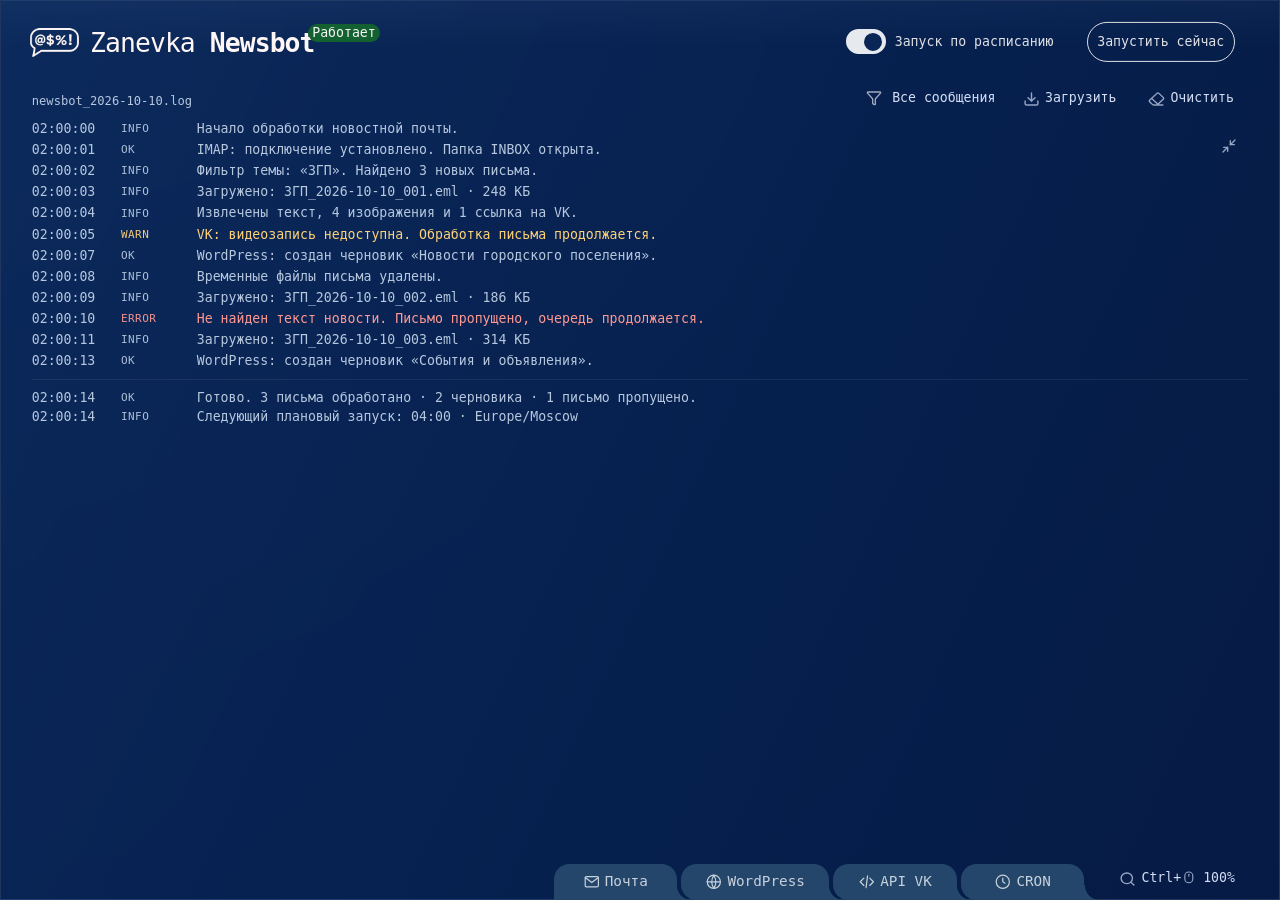
==== webui/index.html @ 35827c79 "Add existing WebUI mockup under webui/" ====
<!DOCTYPE html>
<html lang="ru"><head>
<meta http-equiv="content-type" content="text/html; charset=UTF-8">
  <meta charset="utf-8">
  <meta name="viewport" content="width=device-width, initial-scale=1">
  <meta name="theme-color" content="#071f4e">
  <meta name="description" content="Интерактивный макет Zanevka Newsbot: журнал обработки и настройки почты, WordPress, VK и расписания.">
  <title>Newsbot</title>
  <link rel="icon" type="image/svg+xml" href="index_files/favicon.svg" sizes="any">
<link rel="stylesheet" href="index_files/style.css">
<link rel="stylesheet" href="index_files/style_log_fades.css">
<link rel="stylesheet" href="index_files/switch_style.css">
<link rel="stylesheet" href="index_files/log_controls_colors.css">
<link rel="stylesheet" href="index_files/settings_window.css">
<link rel="stylesheet" href="index_files/themes.css">
</head>
<body>
  <svg class="icon-library" aria-hidden="true" xmlns="http://www.w3.org/2000/svg">
    <symbol id="i-terminal" viewBox="0 0 24 24"><path d="m4 6 5 5-5 5M12 18h8"></path></symbol>
    <symbol id="i-pause" viewBox="0 0 24 24"><path d="M8 6v12M16 6v12"></path></symbol>
    <symbol id="i-play" viewBox="0 0 24 24"><path d="m8 5 11 7-11 7Z"></path></symbol>
    <symbol id="i-eraser" viewBox="0 0 24 24"><path d="M21 21H8a2 2 0 0 1-1.42-.587l-3.994-3.999a2 2 0 0 1 0-2.828l10-10a2 2 0 0 1 2.829 0l5.999 6a2 2 0 0 1 0 2.828L12.834 21"></path><path d="m5.082 11.09 8.828 8.828"></path></symbol>
    <symbol id="i-panel-close" viewBox="0 0 24 24"><rect width="18" height="18" x="3" y="3" rx="2"></rect><path d="M3 15h18m12-7-3 3-3-3"></path></symbol>
    <symbol id="i-panel-open" viewBox="0 0 24 24"><rect width="18" height="18" x="3" y="3" rx="2"></rect><path d="M3 15h18m-6-4-3-3-3 3"></path></symbol>
    <symbol id="i-mail" viewBox="0 0 24 24"><rect x="3" y="5" width="18" height="14" rx="2"></rect><path d="m3 6 9 7 9-7"></path></symbol>
    <symbol id="i-globe" viewBox="0 0 24 24"><circle cx="12" cy="12" r="9"></circle><path d="M3 12h18M12 3a17 17 0 0 1 0 18 17 17 0 0 1 0-18"></path></symbol>
    <symbol id="i-code" viewBox="0 0 24 24"><path d="m8 7-5 5 5 5m8-10 5 5-5 5m-3-13-2 16"></path></symbol>
    <symbol id="i-clock" viewBox="0 0 24 24"><circle cx="12" cy="12" r="9"></circle><path d="M12 7v5l3 2"></path></symbol>
    <symbol id="i-log" viewBox="0 0 24 24"><path d="M8 4H5a1 1 0 0 0-1 1v14a1 1 0 0 0 1 1h14a1 1 0 0 0 1-1V5a1 1 0 0 0-1-1h-3M9 4h6v3H9ZM8 12h8M8 16h5"></path></symbol>
    <symbol id="i-sliders" viewBox="0 0 24 24"><path d="M4 7h5m4 0h7M4 17h9m4 0h3M9 4v6m4 4v6M9 7h4m0 10h4"></path></symbol>
    <symbol id="i-shield" viewBox="0 0 24 24"><path d="m12 3 8 3v6c0 5-8 9-8 9s-8-4-8-9V6Zm-4 9 3 3 5-6"></path></symbol>
    <symbol id="i-eye" viewBox="0 0 24 24"><path d="M2 12s4-7 10-7 10 7 10 7-4 7-10 7S2 12 2 12Z"></path><circle cx="12" cy="12" r="3"></circle></symbol>
    <symbol id="i-save" viewBox="0 0 24 24"><path d="M19 21H5a2 2 0 0 1-2-2V5a2 2 0 0 1 2-2h12l4 4v12a2 2 0 0 1-2 2ZM7 3v6h10V3M7 21v-8h10v8"></path></symbol>
    <symbol id="i-folder" viewBox="0 0 24 24"><path d="M3 7V5a2 2 0 0 1 2-2h5l2 3h7a2 2 0 0 1 2 2v10a2 2 0 0 1-2 2H5a2 2 0 0 1-2-2Z"></path></symbol>
  </svg>

  <main class="app panel-collapsed" id="app">
    <header class="app-header">
      <div class="header-primary">
        <div class="identity">
          <img class="brand-mark" src="index_files/newsbot-logo.svg" alt="" aria-hidden="true">
          <h1>Zanevka <strong>Newsbot</strong><button type="button" id="theme-easter-egg" class="theme-easter-egg" aria-label="Сменить цветовую тему" title=""></button></h1>
          <div class="status-controls">
            <span class="running-status" id="running-status" data-state="running" role="status" aria-live="polite" title="Автоматические запуски разрешены"><button type="button" class="status-image" id="status-image" tabindex="-1"><span id="status-text">Работает</span></button></span>
          </div>
        </div>
        <div class="run-controls">
          <button type="button" class="schedule-toggle" id="schedule-toggle" role="switch" aria-checked="true" aria-label="Запуск по расписанию"><span class="schedule-switch" aria-hidden="true"></span><span>Запуск по расписанию</span></button>
          <button type="button" class="run-button" id="run-now" aria-busy="false">Запустить сейчас</button>
        </div>
      </div>
    </header>

    <section class="terminal" aria-label="Журнал работы Newsbot">
      <div class="log-output" id="log-output">
        <div class="log-toolbar">
			<label class="log-filter-control">
			<img src="index_files/funnel.svg" alt="">
				<div class="log-filter-wrap">
				  <select class="log-filter-native" id="log-filter" aria-label="Фильтр сообщений">
					<option value="all" selected="selected">Все сообщения</option>
					<option value="warning">Предупреждения</option>
					<option value="error">Ошибки</option>
				  </select>

				  <button type="button" class="log-filter-button" id="log-filter-button" aria-haspopup="listbox" aria-expanded="false" aria-controls="log-filter-menu">
					<span class="log-filter-button-label">Все сообщения</span>
				  </button>

				  <div class="log-filter-menu" id="log-filter-menu" role="listbox" aria-label="Фильтр сообщений" hidden="">
					<button type="button" class="log-filter-option is-selected" role="option" data-value="all" aria-selected="true">Все сообщения</button>
					<button type="button" class="log-filter-option" role="option" data-value="warning" aria-selected="false">Предупреждения</button>
					<button type="button" class="log-filter-option" role="option" data-value="error" aria-selected="false">Ошибки</button>
				  </div>
				</div>
			
		  </label><button type="button" class="log-control" id="download-log">
				<img src="index_files/download.svg" alt="">
				<span>Загрузить</span>
			</button>
			<button type="button" class="log-control" id="clear-log">
				<img src="index_files/eraser.svg" alt="">
				<span>Очистить</span>
			</button>
			
		</div>
        <button type="button" class="log-control log-panel-toggle" id="toggle-panel" aria-label="Показать настройки" title="Показать настройки" aria-expanded="false" aria-controls="settings-drawer" style="margin-top: -8px;"><img id="panel-icon" src="index_files/minimize-2.svg" alt=""></button>
        <div class="log-records" id="log-records" tabindex="0" role="log" aria-label="Записи журнала" aria-live="off"><div class="log-session"><span class="file-name">newsbot_2026-10-10.log</span><span class="session-line"></span></div><div class="log-row info"><span class="time">02:00:00</span><span class="level">INFO</span><span class="message">Начало обработки новостной почты.</span></div><div class="log-row success"><span class="time">02:00:01</span><span class="level">OK</span><span class="message">IMAP: подключение установлено. Папка INBOX открыта.</span></div><div class="log-row info"><span class="time">02:00:02</span><span class="level">INFO</span><span class="message">Фильтр темы: «ЗГП». Найдено 3 новых письма.</span></div><div class="log-row info"><span class="time">02:00:03</span><span class="level">INFO</span><span class="message">Загружено: ЗГП_2026-10-10_001.eml · 248 КБ</span></div><div class="log-row info"><span class="time">02:00:04</span><span class="level">INFO</span><span class="message">Извлечены текст, 4 изображения и 1 ссылка на VK.</span></div><div class="log-row warning"><span class="time">02:00:05</span><span class="level">WARN</span><span class="message">VK: видеозапись недоступна. Обработка письма продолжается.</span></div><div class="log-row success"><span class="time">02:00:07</span><span class="level">OK</span><span class="message">WordPress: создан черновик «Новости городского поселения».</span></div><div class="log-row muted"><span class="time">02:00:08</span><span class="level">INFO</span><span class="message">Временные файлы письма удалены.</span></div><div class="log-row info"><span class="time">02:00:09</span><span class="level">INFO</span><span class="message">Загружено: ЗГП_2026-10-10_002.eml · 186 КБ</span></div><div class="log-row error"><span class="time">02:00:10</span><span class="level">ERROR</span><span class="message">Не найден текст новости. Письмо пропущено, очередь продолжается.</span></div><div class="log-row info"><span class="time">02:00:11</span><span class="level">INFO</span><span class="message">Загружено: ЗГП_2026-10-10_003.eml · 314 КБ</span></div><div class="log-row success"><span class="time">02:00:13</span><span class="level">OK</span><span class="message">WordPress: создан черновик «События и объявления».</span></div><div class="log-row success emphasis"><span class="time">02:00:14</span><span class="level">OK</span><span class="message">Готово. 3 письма обработано · 2 черновика · 1 письмо пропущено.</span></div><div class="log-row muted"><span class="time">02:00:14</span><span class="level">INFO</span><span class="message">Следующий плановый запуск: 04:00 · Europe/Moscow</span></div><div class="log-session"><span class="file-name">newsbot_2026-10-14.log</span><span class="session-line"></span></div><div class="log-row info"><span class="time">17:35:27</span><span class="level">INFO</span><span class="message">[UI] Загружено из этого браузера</span></div><div class="log-row info"><span class="time">17:35:29</span><span class="level">INFO</span><span class="message">[UI] Панель настроек открыта.</span></div><div class="log-row info"><span class="time">17:35:29</span><span class="level">INFO</span><span class="message">[UI] Открыта вкладка «CRON».</span></div><div class="log-row info"><span class="time">17:35:31</span><span class="level">INFO</span><span class="message">[UI] Панель настроек свёрнута.</span></div><div class="log-row info"><span class="time">17:36:13</span><span class="level">INFO</span><span class="message">[UI] Запрошен тестовый прогон main.py.</span></div><div class="log-row info"><span class="time">17:36:14</span><span class="level">INFO</span><span class="message">main.py: Начало обработки новостной почты.</span></div><div class="log-row success"><span class="time">17:36:14</span><span class="level">OK</span><span class="message">IMAP: подключение установлено. Папка INBOX открыта.</span></div><div class="log-row info"><span class="time">17:36:15</span><span class="level">INFO</span><span class="message">Фильтр темы: «ЗГП». Найдено 3 новых письма.</span></div><div class="log-row info"><span class="time">17:36:16</span><span class="level">INFO</span><span class="message">Загружено: ЗГП_2026-10-10_001.eml · 248 КБ</span></div><div class="log-row info"><span class="time">17:36:16</span><span class="level">INFO</span><span class="message">Извлечены текст, 4 изображения и 1 ссылка на VK.</span></div><div class="log-row warning"><span class="time">17:36:17</span><span class="level">WARN</span><span class="message">VK: видеозапись недоступна. Обработка письма продолжается.</span></div><div class="log-row success"><span class="time">17:36:18</span><span class="level">OK</span><span class="message">WordPress: создан черновик «Новости городского поселения».</span></div><div class="log-row muted"><span class="time">17:36:18</span><span class="level">INFO</span><span class="message">Временные файлы письма удалены.</span></div><div class="log-row info"><span class="time">17:36:19</span><span class="level">INFO</span><span class="message">Загружено: ЗГП_2026-10-10_002.eml · 186 КБ</span></div><div class="log-row error"><span class="time">17:36:20</span><span class="level">ERROR</span><span class="message">Не найден текст новости. Письмо пропущено, очередь продолжается.</span></div><div class="log-row info"><span class="time">17:36:20</span><span class="level">INFO</span><span class="message">Загружено: ЗГП_2026-10-10_003.eml · 314 КБ</span></div><div class="log-row success"><span class="time">17:36:21</span><span class="level">OK</span><span class="message">WordPress: создан черновик «События и объявления».</span></div><div class="log-row success emphasis"><span class="time">17:36:22</span><span class="level">OK</span><span class="message">Готово. 3 письма обработано · 2 черновика · 1 письмо пропущено.</span></div><div class="log-row success"><span class="time">17:36:22</span><span class="level">OK</span><span class="message">[UI] Тестовый прогон main.py завершён. Код выхода: 0.</span></div><div class="log-row info"><span class="time">17:36:54</span><span class="level">INFO</span><span class="message">[UI] Панель настроек открыта.</span></div><div class="log-row info"><span class="time">17:36:54</span><span class="level">INFO</span><span class="message">[UI] Открыта вкладка «Почта».</span></div><div class="log-row info"><span class="time">17:36:55</span><span class="level">INFO</span><span class="message">[UI] Открыта вкладка «WordPress».</span></div><div class="log-row info"><span class="time">17:36:56</span><span class="level">INFO</span><span class="message">[UI] Открыта вкладка «API VK».</span></div><div class="log-row info"><span class="time">17:36:56</span><span class="level">INFO</span><span class="message">[UI] Открыта вкладка «Почта».</span></div><div class="log-row info"><span class="time">17:36:58</span><span class="level">INFO</span><span class="message">[UI] Панель настроек свёрнута.</span></div><div class="log-row info"><span class="time">17:36:59</span><span class="level">INFO</span><span class="message">[UI] Панель настроек открыта.</span></div><div class="log-row info"><span class="time">17:36:59</span><span class="level">INFO</span><span class="message">[UI] Открыта вкладка «WordPress».</span></div><div class="log-row info"><span class="time">17:37:00</span><span class="level">INFO</span><span class="message">[UI] Панель настроек свёрнута.</span></div><div class="log-row info"><span class="time">17:37:01</span><span class="level">INFO</span><span class="message">[UI] Панель настроек открыта.</span></div><div class="log-row info"><span class="time">17:37:01</span><span class="level">INFO</span><span class="message">[UI] Открыта вкладка «API VK».</span></div><div class="log-row info"><span class="time">17:37:02</span><span class="level">INFO</span><span class="message">[UI] Открыта вкладка «Почта».</span></div><div class="log-row info"><span class="time">17:37:03</span><span class="level">INFO</span><span class="message">[UI] Панель настроек свёрнута.</span></div></div>
        
      </div>
    </section>

  </main>

      <div class="log-bottom" role="group" aria-label="Управление логом">
        <button type="button" class="log-control log-scale" id="reset-log-scale" title="Сбросить масштаб до 100%. Ctrl + колесико мыши; Ctrl +/- и Ctrl+0 при фокусе в логе" aria-label="Сбросить масштаб текста лога до 100%">
		  <img src="index_files/search.svg" alt="">
		  <span>
			Ctrl+
			<img src="index_files/mouse.svg" alt="">
			<output id="log-scale" aria-label="Масштаб текста лога">100%</output>
		  </span>
		</button>
      </div>

    <section class="settings" id="settings" aria-label="Настройки Newsbot">
        <nav class="tabs" aria-label="Разделы настроек" role="tablist">
          <button type="button" class="tab" id="tab-mail" data-tab="mail" role="tab" aria-selected="false" aria-controls="panel-mail" tabindex="0"><svg aria-hidden="true"><use href="#i-mail"></use></svg>Почта</button>
          <button type="button" class="tab" id="tab-wordpress" data-tab="wordpress" role="tab" aria-selected="false" aria-controls="panel-wordpress" tabindex="-1"><svg aria-hidden="true"><use href="#i-globe"></use></svg>WordPress</button>
          <button type="button" class="tab" id="tab-vk" data-tab="vk" role="tab" aria-selected="false" aria-controls="panel-vk" tabindex="-1"><svg aria-hidden="true"><use href="#i-code"></use></svg>API VK</button>
          <button type="button" class="tab" id="tab-cron" data-tab="cron" role="tab" aria-selected="false" aria-controls="panel-cron" tabindex="-1"><svg aria-hidden="true"><use href="#i-clock"></use></svg>CRON</button>
        </nav>
      <div class="settings-drawer" id="settings-drawer" aria-hidden="true" inert="">
        <form class="settings-body" id="settings-form" novalidate="">
          <div class="settings-toolbar">
            <div class="settings-title"><h2 class="panel-heading" id="settings-heading">Входящая почта</h2><p class="panel-description" id="settings-description">Подключение к IMAP и правила отбора писем для публикации.</p></div>
            <div class="config-actions"><button type="button" class="text-button" id="reset-settings">По умолчанию</button><button type="submit" class="save-button" id="save-settings"><svg aria-hidden="true"><use href="#i-save"></use></svg><span>Сохранить настройки</span></button><button type="button" class="text-button" id="close-settings"><svg aria-hidden="true" viewBox="0 0 24 24"><path d="m6 6 12 12M18 6 6 18"></path></svg></button></div>
          </div>
          <div class="settings-scroll" id="settings-scroll" tabindex="0" role="region" aria-label="Поля настроек">
          <section role="tabpanel" id="panel-mail" aria-labelledby="tab-mail" aria-describedby="settings-description" data-heading="Входящая почта" data-description="Подключение к IMAP и правила отбора писем для публикации.">
            <div class="form-layout">
              <div class="field-group"><h3 class="group-title"><svg aria-hidden="true"><use href="#i-mail"></use></svg>Подключение</h3><div class="fields">
                <label class="field"><span class="field-label">Сервер <span class="field-key">IMAP_HOST</span></span><input name="IMAP_HOST" value="mail.example.org" required="" autocomplete="off" spellcheck="false"></label>
                <label class="field"><span class="field-label">Порт <span class="field-key">IMAP_PORT</span></span><input name="IMAP_PORT" type="number" value="882" min="1" max="65535" required=""></label>
                <label class="field"><span class="field-label">Логин <span class="field-key">IMAP_USERNAME</span></span><input name="IMAP_USERNAME" value="news@zanevkaorg.ru" required="" autocomplete="off" spellcheck="false"></label>
                <label class="field"><span class="field-label">Пароль <span class="field-key">IMAP_PASSWORD</span></span><span class="secret-wrap"><input name="IMAP_PASSWORD" type="password" placeholder="Пароль не задан" data-secret="true" autocomplete="new-password"><button type="button" class="secret-toggle" aria-label="Показать пароль" aria-pressed="false"><svg aria-hidden="true"><use href="#i-eye"></use></svg></button></span></label>
                <label class="field"><span class="field-label">Входящие <span class="field-key">IMAP_MAILBOX</span></span><input name="IMAP_MAILBOX" value="INBOX" required="" spellcheck="false"></label>
                <label class="field"><span class="field-label">Удалённые <span class="field-key">IMAP_TRASH</span></span><input name="IMAP_TRASH" value="Trash" spellcheck="false"></label>
                <label class="field wide"><span class="field-label">Содержит в теме <span class="field-key">IMAP_SUBJECT</span></span><input name="IMAP_SUBJECT" value="ЗГП" spellcheck="false"></label>
              </div></div>
              <div class="field-group"><h3 class="group-title"><svg aria-hidden="true"><use href="#i-sliders"></use></svg>Обработка писем</h3><div class="fields">
                <label class="field wide"><span class="field-label">Каталог писем <span class="field-key">IMAP_OUTPUT_DIR</span></span><input name="IMAP_OUTPUT_DIR" value="./downloaded_eml" required="" spellcheck="false"></label>
                <label class="field"><span class="field-label">Таймаут, сек. <span class="field-key">IMAP_TIMEOUT</span></span><input name="IMAP_TIMEOUT" type="number" value="120" min="1" max="3600" required=""></label>
                <label class="field"><span class="field-label">Попыток загрузки <span class="field-key">IMAP_RETRY_COUNT</span></span><input name="IMAP_RETRY_COUNT" type="number" value="3" min="1" max="20" required=""></label>
                <label class="field"><span class="field-label">Пауза, сек. <span class="field-key">IMAP_RETRY_DELAY</span></span><input name="IMAP_RETRY_DELAY" type="number" value="5" min="0" max="600" required=""></label>
              </div><p class="field-help">Каталог создаётся автоматически.<br>Пауза применяется между повторными попытками загрузки.</p></div>
            </div>
          </section>

          <section role="tabpanel" id="panel-wordpress" aria-labelledby="tab-wordpress" aria-describedby="settings-description" data-heading="Публикация в WordPress" data-description="Подключение к сайту и оформление подготовленных новостей." hidden="">
            <div class="form-layout">
              <div class="field-group"><h3 class="group-title"><svg aria-hidden="true"><use href="#i-globe"></use></svg>Подключение к сайту</h3><div class="fields">
                <label class="field wide"><span class="field-label">Адрес сайта <span class="field-key">WP_URL</span></span><input name="WP_URL" type="url" value="https://www.example.com" required="" spellcheck="false"></label>
                <label class="field"><span class="field-label">Пользователь <span class="field-key">WP_USERNAME</span></span><input name="WP_USERNAME" value="newsbotапрвапр" required="" autocomplete="off" spellcheck="false"></label>
                <label class="field"><span class="field-label">Пароль приложения <span class="field-key">WP_APP_PASSWORD</span></span><span class="secret-wrap"><input name="WP_APP_PASSWORD" type="password" placeholder="Пароль не задан" data-secret="true" autocomplete="new-password"><button type="button" class="secret-toggle" aria-label="Показать пароль приложения" aria-pressed="false"><svg aria-hidden="true"><use href="#i-eye"></use></svg></button></span></label>
                <label class="field"><span class="field-label">Таймаут, сек. <span class="field-key">WP_API_TIMEOUT</span></span><input name="WP_API_TIMEOUT" type="number" value="30" min="1" max="3600" required=""></label>
              </div><p class="field-help">Для REST API используется отдельный пароль приложения.</p></div>
              <div class="field-group"><h3 class="group-title"><svg aria-hidden="true"><use href="#i-sliders"></use></svg>Настройки публикации</h3><div class="fields">
                <label class="field wide"><span class="field-label">Статус новой записи <span class="field-key">POST_STATUS</span></span><select name="POST_STATUS"><option value="draft" selected="selected">Черновик</option><option value="publish">Опубликовано</option><option value="pending">На утверждении</option></select></label>
                <label class="field"><span class="field-label">Колонок в галерее <span class="field-key">GALLERY_COLUMNS</span></span><input name="GALLERY_COLUMNS" type="number" value="3" min="1" max="9" required=""></label>
                <label class="field"><span class="field-label">Размер изображений <span class="field-key">GALLERY_SIZE</span></span><select name="GALLERY_SIZE"><option value="medium" selected="selected">medium</option><option value="thumbnail">thumbnail</option><option value="large">large</option><option value="full">full</option></select></label>
              </div><p class="field-help">Черновики позволяют проверить новость до её публикации на сайте.</p></div>
            </div>
          </section>

          <section role="tabpanel" id="panel-vk" aria-labelledby="tab-vk" aria-describedby="settings-description" data-heading="Подключение к VK API" data-description="Доступ к материалам и вложениям из ссылок в новостных письмах." hidden="">
            <div class="form-layout">
              <div class="field-group"><h3 class="group-title"><svg aria-hidden="true"><use href="#i-shield"></use></svg>Доступ к API</h3><div class="fields">
                <label class="field wide"><span class="field-label">Токен доступа <span class="field-key">VK_ACCESS_TOKEN</span></span><span class="secret-wrap"><input name="VK_ACCESS_TOKEN" type="password" placeholder="Токен не задан" data-secret="true" autocomplete="off"><button type="button" class="secret-toggle" aria-label="Показать токен доступа" aria-pressed="false"><svg aria-hidden="true"><use href="#i-eye"></use></svg></button></span></label>
                <label class="field"><span class="field-label">Версия API <span class="field-key">VK_API_VERSION</span></span><input name="VK_API_VERSION" value="5.199" required="" spellcheck="false"></label>
                <label class="field"><span class="field-label">Таймаут, сек. <span class="field-key">VK_API_TIMEOUT</span></span><input name="VK_API_TIMEOUT" type="number" value="15" min="1" max="3600" required=""></label>
              </div></div>
              <div class="field-group"><h3 class="group-title"><svg aria-hidden="true"><use href="#i-folder"></use></svg>Работа с материалами</h3><p class="panel-description">Newsbot извлекает из письма ссылки на VK и обрабатывает связанные тексты, изображения и видео.</p><p class="field-help" style="margin-top: 12px">Вложенные attachments также учитываются при разборе.<br>Ошибка одной новости не останавливает обработку остальных писем.</p></div>
            </div>
          </section>

          <section role="tabpanel" id="panel-cron" aria-labelledby="tab-cron" aria-describedby="settings-description" data-heading="Расписание запусков" data-description="Макет расписания. Задание на сервере настраивается во внешнем планировщике." hidden="">
            <div class="form-layout">
              <div class="field-group"><h3 class="group-title"><svg aria-hidden="true"><use href="#i-clock"></use></svg>Расписание</h3><div class="fields">
                <label class="field"><span class="field-label">Интервал</span><select name="DEMO_INTERVAL"><option value="1">Каждый час</option><option value="2" selected="selected">Каждые 2 часа</option><option value="4">Каждые 4 часа</option><option value="6">Каждые 6 часов</option><option value="12">Каждые 12 часов</option></select></label>
                <label class="field"><span class="field-label">Часовой пояс</span><select name="DEMO_TIMEZONE"><option value="Europe/Moscow" selected="selected">Europe/Moscow</option><option value="UTC">UTC</option></select></label>
              </div><div class="schedule-preview"><strong id="cron-expression">0 */2 * * *</strong><br><span id="cron-description">Запуск каждые 2 часа, в начале часа.</span></div></div>
              <div class="field-group"><h3 class="group-title"><svg aria-hidden="true"><use href="#i-terminal"></use></svg>Управление автозапуском</h3><p class="panel-description">Переключатель «Запуск по расписанию» вверху отключает следующие плановые запуски. Текущая обработка продолжает работу.</p><p class="field-help" style="margin-top: 12px">Unix: управление через файл .newsbot.disabled.<br>Windows: режим Windows/manual.</p><p class="field-help" style="margin-top: 9px">В этом макете переключается только демонстрационный статус.</p></div>
            </div>
          </section>

          </div>
        </form>
      </div>
      <span class="settings-resize" data-resize="n" aria-hidden="true"></span>
      <span class="settings-resize" data-resize="s" aria-hidden="true"></span>
      <span class="settings-resize" data-resize="e" aria-hidden="true"></span>
      <span class="settings-resize" data-resize="w" aria-hidden="true"></span>
      <span class="settings-resize" data-resize="ne" aria-hidden="true"></span>
      <span class="settings-resize" data-resize="nw" aria-hidden="true"></span>
      <span class="settings-resize" data-resize="se" aria-hidden="true"></span>
      <span class="settings-resize" data-resize="sw" aria-hidden="true"></span>
    </section>


  <script src="index_files/script.js"></script>
  <script src="index_files/theme_switcher.js"></script>

</body></html>
---- webui/index_files/style.css ----
:root {
	  --page-zoom: 1.1;
      --navy: #071f4e;
      --navy-light: #103269;
      --navy-deep: #041735;
      --ink: #203044;
      --ink-muted: #46545f;
      --paper: #eee3b6;
      --paper-light: #f8f0d2;
      --paper-join: #f3eacd;
      --tab-radius: 14px;
      --settings-height: 40vh;
      --cyan: #73dfe5;
      --text: #eaf0f5;
      --text-muted: #a3b7d0;
      --green: #9de8ba;
      --amber: #ffd277;
      --coral: #ff9891;
      --line: #a5bbd02b;
      --ui: 'Segoe UI Variable Text', 'Segoe UI', system-ui, sans-serif;
      --mono: Consolas, monospace;
      --radius-sm: 8px;
      --radius-md: 12px;
      --ease: cubic-bezier(.22, 1, .36, 1);
    }
    * { box-sizing: border-box; }
    html { color-scheme: dark; }
    body { margin: 0; padding: 0; height: 100vh; height: 100dvh; overflow: hidden; font: 12px/1.5 var(--mono); color: #fff6f6; background: radial-gradient(ellipse at 13% 3%, #25436380, transparent 54%), linear-gradient(135deg, #152a42, #0a182c 60%, #121f33); }
    button, input, select { font: inherit; }
    button { cursor: pointer; }
    button:disabled { cursor: default; opacity: .48; }
    button, a, input, select { -webkit-tap-highlight-color: transparent; }
    button:focus-visible, a:focus-visible, select:focus-visible { outline: 2px solid var(--cyan); outline-offset: 4px; }
    ::selection { background: #8ecdd44d; color: inherit; }
    svg { width: 20px; height: 20px; flex-shrink: 0; fill: none; stroke: currentColor; stroke-width: 1.65; stroke-linecap: round; stroke-linejoin: round; }
    .icon-library { position: absolute; width: 0; height: 0; overflow: hidden; }
    .app { display: flex; flex-direction: column; width: 100%; min-height: 0; height: 100%; background: linear-gradient(115deg, #0a295de8, #061f4ef5 65%, #061b45f5); border: 1px solid #9bb7d32a; border-radius: var(--radius-window) var(--radius-window) 0 0; box-shadow: 0 28px 72px #020d2380; overflow: hidden; backdrop-filter: blur(18px); }
    .app-header { flex-shrink: 0; display: flex; align-items: center; justify-content: space-between; gap: 24px; min-height: 59px; padding: 17px 40px 0 26px; background: linear-gradient(180deg, #88b6df0d, #88b6df00 70%); }
    .identity { display: flex; align-items: center; gap: 7px; min-width: 0; }
    .brand-mark {
		display: block;
		flex-shrink: 0;
		width: 45px;
		height: auto;
		margin-bottom: 1px;
		margin-right: 2px;
		}
    h1 { padding-left: 1px; width: 191px; margin: 0; font: 400 24px/1.2 var(--mono); letter-spacing: -.035em; white-space: nowrap; }
    h1 strong { font-weight: 700; }
    .status-controls { display: flex; align-items: flex-start; align-self: stretch; width: 82px; padding-top: 3px; flex-shrink: 0; }
    .running-status { position: relative; display: inline-flex; width: 82px; height: 18px; padding: 0; background: transparent; }
    .status-dot { width: 6px; height: 6px; border-radius: 50%; background: currentColor; flex-shrink: 0; }
    .running-status.paused { color: #f5c0b8; background: #da2f1e6b; border-color: #ffd27736; }
    .header-actions { display: flex; align-items: center; gap: 10px; }
    .icon-button { position: relative; display: inline-flex; align-items: center; justify-content: center; width: 42px; height: 42px; border: 1px solid #a1bad430; color: #dbe6f2; background: #d3e9ff06; border-radius: 10px; transition: background 180ms ease, border-color 180ms ease, color 180ms ease; }
    .icon-button:hover { background: #c7ddf51a; border-color: #bdd2e756; color: white; }
    .icon-button:active { background: #c7ddf526; }
    .pause-button { width: 33px; height: 33px; border-radius: 50%; border-color: #a1bad445; background: transparent; }
    .pause-button svg { width: 15px; height: 15px; }
    .tooltip { position: absolute; z-index: 8; top: calc(100% + 10px); right: 0; width: max-content; max-width: 235px; padding: 7px 10px; font: 12px/1.4 var(--ui); color: var(--text); background: #152f50; border: 1px solid #94b1ca50; border-radius: 7px; box-shadow: 0 6px 18px #0004; opacity: 0; visibility: hidden; pointer-events: none; transition: opacity 120ms ease; }
    .icon-button:hover .tooltip, .icon-button:focus-visible .tooltip { opacity: 1; visibility: visible; }
    .pause-button .tooltip { right: auto; left: 0; }
    .visually-hidden { position: absolute; width: 1px; height: 1px; padding: 0; margin: -1px; overflow: hidden; clip-path: inset(50%); white-space: nowrap; border: 0; }
    .header-primary { display: flex; align-items: center; gap: 37px; min-width: 0; flex: 1;}
    .header-primary .identity { height: 42px; }
    .status-image { display: inline-flex; align-items: center; justify-content: center; flex-shrink: 0; padding: 0 4px; border: 0; border-radius: 999px; background: #136030; color: #f6f5f5; font: 12px Consolas, monospace; white-space: nowrap; cursor: default; pointer-events: none; }
    .running-status[data-state="error"] .status-image { background: #383838; }
    .running-status[data-state="stopped"] .status-image { background: #a33520cc; }
    .running-status[data-state="running"] .status-image { margin: 1px; line-height: 16px; }
    .running-status.is-running .status-image { animation: status-blink 800ms ease-in-out infinite alternate; }
    @keyframes status-blink { from { opacity: 1; } to { opacity: .28; } }
    .run-controls { display: flex; align-items: center; justify-content: flex-end; gap: 30px; transform: translateY(-1px); flex-shrink: 0; flex: 1; }
    .run-button { opacity: .902; width: 135px; height: 36px; padding: 0 8px; border: 1.5px solid; border-radius: 999px; background: transparent; color: #f6f5f5; font-size: 12px; white-space: nowrap;}
    .run-button:hover { background: #00000014; }
    .log-toolbar {
	  position: absolute;
	  z-index: 2;
	  top: 15px;
	  right: 40px;
	  display: flex;
	  align-items: center;
	  gap: 24px;
    margin-top: 3px;
	}
	.log-filter-control {
	  display: inline-flex;
	  align-items: center;
	  gap: 9px;
	  border-radius: 999px;
    margin-right: -3px;
    padding-left: 10px;
	}
    .log-filter-control img { display: block; flex-shrink: 0; pointer-events: none; }
    .log-filter-control:hover, .log-filter:hover, .log-control:hover { background: #00000014; }
    .log-control { display: inline-flex; align-items: center; justify-content: center; gap: 5px; padding: 4px 0; border: 0; border-radius: 999px; color: #d4def5; background: transparent; font-size: 12px; padding-bottom: 2px; padding-top: 2px; padding-left: 10px; padding-right: 6px; margin-right: -5px; margin-left: -3px;}
    .log-control img { display: block; flex-shrink: 0; padding-top: 2px;padding-left: 0px;margin-left: -3px;}
    .log-control:active { background: #00000026; }
    .log-panel-toggle { position: absolute; top: 64px; right: 34px; width: 32px; height: 32px; padding: 0; z-index: 2; margin-top: -8px; }
	.log-scale {
	  white-space: nowrap;
	}
	.log-scale > span {
	  display: inline-flex;
	  align-items: center;
	  gap: 4px;
	}
    .log-scale img { display: block; flex-shrink: 0; }
    .log-filter-control img, .log-control img, .log-scale img { width: 15px; height: auto;}
    .log-scale output { display: inline; }
    .log-row .inline-undo { margin-left: 10px; padding: 0; font-size: inherit; }
    .terminal { position: relative; flex: 1; min-height: 0; display: flex; flex-direction: column; padding-bottom: 6px; margin-bottom: -34px;}
    .log-output { position: relative; flex: 1; min-height: 0; overflow: hidden; display: flex; flex-direction: column; padding-top: 0px; }
	.log-filter-wrap {
	  position: relative;
	  display: inline-block;
	  width: 94px;
	  height: 22px;
	}
	.log-filter-native {
	  position: absolute;
	  inset: 0;
	  opacity: 0;
	  pointer-events: none;
	}
	.log-filter-button {
	  display: block;
	  width: 100%;
	  height: 22px;
	  padding: 0;
	  border: 0;
	  background: transparent;
	  color: #d4def5;
	  font: inherit;
	  font-size: 12px;
	  text-align: left;
	  cursor: pointer;
	}
	.log-filter-button:focus-visible {
	  outline: none;
	}
	.log-filter-button-label {
	  display: block;
	  white-space: nowrap;
	}
	.log-filter-menu {
	  position: absolute;
	  top: 100%;
	  left: 0;
	  margin-top: 2px;
    margin-left: -8px;
	  padding: 0;
	  border: 0;
	  border-radius: 8px;
	  background: rgba(4, 23, 53, 0.3);
	  box-shadow: none;
	  z-index: 9999;
	  overflow: hidden;
	}
	.log-filter-option {
	  display: block;
	  width: 100%;
	  min-height: 24px;
	  padding: 0 8px;
	  border: 0;
	  background: transparent;
	  color: #f4f7fb;
	  font: inherit;
	  font-size: 12px;
    opacity: 0,5;
	  line-height: 24px;
	  text-align: left;
	  cursor: pointer;
	  border-radius: 0;
	}
	.log-filter-option:hover,
	.log-filter-option:focus-visible {
	  outline: none;
	  background: rgba(255, 255, 255, 0.08);
	}
	.log-filter-option.is-selected {
	  color: #ffffff;
	}
	.log-filter-option + .log-filter-option {
	  border-top: 0;
	}
    .log-records { flex: 1; min-height: 0; overflow-y: auto; overflow-x: hidden; padding: 0 28px 18px; scrollbar-width: thin; scrollbar-color: #6784a854 transparent; font: 400 calc(12px * var(--log-scale, 1))/1.48 var(--mono); font-variant-numeric: tabular-nums; }
    .log-records:focus-visible { outline: 2px solid var(--cyan); outline-offset: -3px; }
	.log-session { display: flex; align-items: center; gap: 10px; color: #b7c8de; margin: 10px 0 7px; font-size: calc(11px * var(--log-scale, 1)); }
	.log-session:first-child { margin-top: 0; }
	.log-session .file-name { color: #b7c8de; }
	.log-session .session-line { flex: 1; background: #a5bbd01d; }
	.log-row { display: grid; grid-template-columns: calc(69px * var(--log-scale, 1)) calc(57px * var(--log-scale, 1)) minmax(0, 1fr); gap: 12px; min-height: calc(19.2px * var(--log-scale, 1)); color: #b7c8de; }
	.log-row .time { color: #b7c8de; }
	.log-row .level { font-size: calc(10px * var(--log-scale, 1)); letter-spacing: .045em; padding-top: 2px; opacity: .95; }
	.log-row .message { overflow-wrap: anywhere; }
	.log-row.warning .level,
	.log-row.warning .message { color: var(--amber); }
	.log-row.error .level,
	.log-row.error .message { color: var(--coral); }
    .log-row.emphasis { margin-top: 6px; padding-top: 7px; border-top: 1px solid #a5bbd01a; }
    .log-row a { color: inherit; text-decoration-thickness: 1px; text-underline-offset: 3px; }
    .log-empty { display: flex; flex-direction: column; justify-content: center; align-items: center; gap: 9px; min-height: 170px; text-align: center; color: #b7c8de; font: 13px/1.7 var(--ui); }
    .log-empty svg { width: 26px; height: 26px; color: #a0bbd5; }
    .log-empty strong { font-size: 14px; color: #e0e9f3; font-weight: 500; }
    .inline-undo { color: var(--cyan); background: transparent; border: 0; padding: 4px 8px; font-size: 12px; text-decoration: underline; text-underline-offset: 4px; }
    .log-bottom { position: absolute; z-index: 4; bottom: -23px; right: 40px; display: flex; align-items: center; gap: 60px; height: 75px; margin-top: -25px; padding: 0; padding-top: -15px; font: 12px/1.5 var(--mono); color: #d4def5; }
    .settings { flex: 0 0 auto; min-height: 0; }
    .settings-drawer { height: var(--settings-height); overflow: hidden; transition: height 240ms var(--ease); }
    .app.panel-collapsed .settings-drawer { height: 0; }
    .tabs { display: flex; align-items: end; gap: 4px; padding: 0 28px; height: 30px; margin-top: -29px;}
    .tab { --tab-fill: #24466b; position: relative; z-index: 1; display: inline-flex; align-items: center; justify-content: center; gap: 4px; height: 33px; min-width: 112px; padding: 12px 22px; color: #c7d1dc; background: var(--tab-fill); border: 0; border-radius: var(--tab-radius) var(--tab-radius) 0 0; font-size: 13px; font-weight: 500; white-space: nowrap; transition: color 160ms ease; }
    .tab:not(:first-child):not([aria-selected="true"]) { border-bottom-left-radius: var(--tab-radius);}
    .tab::after { content: ''; position: absolute; right: calc(-1 * var(--tab-radius)); bottom: 0; width: var(--tab-radius); height: var(--tab-radius); background: var(--tab-fill); mask: radial-gradient(circle at top right, transparent calc(var(--tab-radius) - .5px), #000 var(--tab-radius)); pointer-events: none; }
    .tab svg { width: 16px; height: 16px; }
    .tab:hover { --tab-fill: #37577c; color: white; }
    .tab[aria-selected="true"] { --tab-fill: var(--paper-join); z-index: 3; color: var(--ink); }
    .tab:focus-visible { outline-offset: -4px; }
    .tab[aria-selected="true"]:focus-visible { outline-color: #235c82; }
    .settings-body { height: var(--settings-height); margin: 0; display: flex; flex-direction: column; color-scheme: light; color: var(--ink); background: linear-gradient(180deg, var(--paper-join), var(--paper) 60%, #e1d4a4); border-radius: var(--tab-radius);}
    .settings-toolbar { flex: 0 0 auto; display: flex; align-items: flex-start; justify-content: space-between; gap: 24px; padding: 10px 28px 5px; }
    .settings-title { min-width: 0; }
    .settings-scroll { flex: 1; min-height: 0; overflow-y: auto; overflow-x: hidden; padding: 0 28px 20px; scrollbar-gutter: stable; scrollbar-width: thin; scrollbar-color: #65736080 transparent; }
    .settings-scroll:focus-visible { outline: 2px solid #235c82; outline-offset: -3px; }
    .panel-heading { font-size: 15px; font-weight: 600; margin: 0 0 3px; letter-spacing: -.012em; }
    .panel-description { margin: 0; color: #46545f; font-size: 12px; max-width: 72ch; }
    .form-layout { display: grid; grid-template-columns: 1fr 1fr; gap: 36px; }
    .field-group { min-width: 0; }
    .group-title { display: flex; align-items: center; gap: 8px; margin: 0 0 11px; font-size: 11px; color: #455466; font-weight: 600; letter-spacing: .01em; }
    .group-title svg { width: 14px; height: 14px; }
    .group-title::after { content: ''; flex: 1; height: 1px; background: #75817433; margin-left: 5px; }
    .fields { display: grid; grid-template-columns: 1fr 1fr; gap: 8px 16px; }
    .field { display: flex; flex-direction: column; gap: 3px; min-width: 0; }
    .field.wide { grid-column: 1 / -1; }
    .field-label { display: flex; align-items: baseline; justify-content: space-between; gap: 9px; font-size: 10px; line-height: 1.5; color: #425366; font-weight: 600; }
    .field-key { color: #485560; font: 9px/1.5 var(--mono); font-weight: 400; text-overflow: ellipsis; overflow: hidden; }
    .field input, .field select { width: 100%; min-width: 0; border: 1px solid #69746142; border-radius: 6px; outline: none; padding: 6px 10px; height: 30px; background: #fffdf345; box-shadow: 0 1px 1px #fff7da4d; color: var(--ink); font: 11px/1.5 var(--mono); caret-color: #1c577c; transition: border-color 160ms ease, background 160ms ease, box-shadow 160ms ease; }
    .field input:hover, .field select:hover { border-color: #69746180; background: #fffdf36b; }
    .field input:focus, .field select:focus { border-color: #235c82; background: #fffdf399; box-shadow: 0 0 0 2px #235c8221; }
    .field input::placeholder { color: #5a6670; opacity: 1; }
    .field input[type="number"] { appearance: textfield; }
    .field input[type="number"]::-webkit-inner-spin-button { appearance: none; }
    .field input[aria-invalid="true"] { border-color: #a3382a; }
    .field-help { margin: 2px 0 0; color: #46545f; font-size: 10px; line-height: 1.6; }
    .secret-wrap { position: relative; }
    .secret-wrap input { padding-right: 39px; }
    .secret-toggle { position: absolute; top: 1px; right: 1px; width: 33px; height: 28px; display: grid; place-items: center; border: 0; border-radius: 5px; background: transparent; color: #46545f; }
    .secret-toggle:hover { background: #0c355512; }
    .secret-toggle:focus-visible { outline-color: #235c82; outline-offset: -3px; }
    .secret-toggle svg { width: 14px; height: 14px; }
    .schedule-preview { margin: 13px 0 0; padding: 11px 13px; background: #fffdf32b; border: 1px solid #69746130; border-radius: 7px; font: 11px/1.7 var(--mono); color: #365169; }
    .schedule-preview strong { font-weight: 500; }
    .config-status { margin-top: 4px; color: #46545f; font-size: 11px; }
    .config-status.saved { color: #245e45; }
    .config-status.error { color: #a3382a; }
    .config-actions { display: flex; align-items: center; gap: 10px; flex-shrink: 0; }
    .text-button { display: inline-flex; align-items: center; justify-content: center; padding: 7px 7px; margin-right: -11px; border: none; background: transparent; color: #425366; font-size: 11px; border-radius: 999px; margin-left: 0px;}
    .text-button:hover { background: #1c355510; }
    .text-button:focus-visible { outline-color: #235c82; }
    .save-button { display: inline-flex; align-items: center; justify-content: center; gap: 9px; min-height: 36px; padding: 8px 16px; margin-left: 11px; color: #f4f4e7; font-size: 11px; font-weight: 500; border: 1px solid #173d5c; border-radius: 999px; background: linear-gradient(180deg, #284b68, #163955); box-shadow: 0 2px 5px #18374b24; transition: background 160ms ease, box-shadow 160ms ease; }
    .save-button svg { width: 14px; height: 14px; }
    .save-button:hover { background: linear-gradient(180deg, #355d7c, #234763); box-shadow: 0 3px 8px #18374b30; }
    .save-button:active { background: #173d5c; }
    .save-button:focus-visible { outline-color: #235c82; }
    .toast { position: fixed; bottom: 25px; left: 50%; transform: translate(-50%, 8px); z-index: 30; display: flex; align-items: center; gap: 12px; max-width: calc(100% - 32px); padding: 10px 15px; border: 1px solid #a4c1d447; border-radius: 9px; color: #e9f0f7; background: #15344eee; box-shadow: 0 8px 25px #02152e55; backdrop-filter: blur(14px); font-size: 12px; opacity: 0; visibility: hidden; transition: transform 200ms var(--ease), opacity 180ms ease, visibility 180ms ease; }
    .toast.visible { opacity: 1; visibility: visible; transform: translate(-50%, 0); }
    .toast button { background: none; border: 0; color: #8ee7ed; font-size: 12px; padding: 2px 3px; }
    [hidden] { display: none !important; }
    @supports (height: 1dvh) { :root { --settings-height: 55dvh; } }
    @media (min-width: 1500px) { .log-records { font-size: calc(13px * var(--log-scale, 1)); } }
    @media (max-width: 1050px) {
      h1 { font-size: 21px; }
      .identity { gap: 12px; }
      .app-header { padding: 14px 21px; }
      .form-layout { gap: 24px; }
      .field-label { flex-wrap: wrap; gap: 0 7px; }
      .tab { min-width: 125px; padding: 12px 18px; }
      .field-key { font-size: 8px; }
    }
    @media (max-width: 750px) {
      :root { --tab-radius: 16px; }
      .app { border-radius: 14px 14px 0 0; }
      .app-header { position: relative; padding: 60px 16px 16px; gap: 14px; min-height: 102px; }
      .identity { align-items: center; gap: 10px; }
      h1 { font-size: 19px; }
      .status-controls { margin-left: 0; gap: 8px; }
      .running-status { font-size: 10px; padding: 3px 9px; }
      .pause-button { width: 26px; height: 26px; }
      .header-actions { position: absolute; right: 16px; top: 12px; gap: 6px; }
      .header-actions .icon-button { width: 34px; height: 34px; border-radius: 8px; }
      .header-actions .icon-button svg { width: 18px; height: 18px; }
      .tooltip { display: none; }
      .log-filter { right: 16px; font-size: 10px; max-width: 119px; }
      .log-records { padding: 0 16px 15px; font-size: calc(10px * var(--log-scale, 1)); line-height: 1.52; }
      .log-session { font-size: calc(9px * var(--log-scale, 1)); }
      .log-row { grid-template-columns: calc(53px * var(--log-scale, 1)) calc(42px * var(--log-scale, 1)) minmax(0, 1fr); gap: 7px; min-height: calc(18.4px * var(--log-scale, 1)); }
      .log-row .level { font-size: calc(8px * var(--log-scale, 1)); }
      .log-bottom { padding: 8px 16px 13px; font-size: 9px; gap: 12px; }
      .tabs { height: 46px; padding: 0 28px 0 12px; }
      .tab { min-width: 0; flex: 1; gap: 6px; height: 44px; padding: 9px 4px; font-size: 11px; }
      .tab svg { display: none; }
      .settings-toolbar { position: relative; padding: 58px 17px 14px; gap: 10px; }
      .settings-scroll { padding: 0 17px 20px; }
      .panel-heading { font-size: 14px; }
      .panel-description { font-size: 11px; }
      .form-layout { grid-template-columns: 1fr; gap: 22px; }
      .field-label { flex-wrap: nowrap; font-size: 10px; }
      .field-key { font-size: 8px; }
      .fields { gap: 12px; }
      .field input, .field select { height: 37px; font-size: 11px; }
      .secret-toggle { height: 35px; }
      .config-actions { position: absolute; top: 12px; right: 17px; gap: 6px; }
      .save-button { font-size: 11px; }
    }
    @media (max-width: 380px) { h1 { font-size: 16px; } .brand-mark { display: none; } .app-header { padding: 60px 13px 15px; gap: 8px; } .header-actions { right: 13px; } .tab { font-size: 10px; padding-inline: 2px; } .fields { grid-template-columns: 1fr; } .field.wide { grid-column: auto; } }
    @media (max-height: 500px) { .settings-toolbar .panel-description { display: none; } }
    @media (prefers-reduced-motion: reduce) { *, *::before, *::after { transition: none !important; scroll-behavior: auto !important; } }
  
    @media (max-width: 1250px) {
      .app-header { flex-wrap: wrap; gap: 4px 20px; }
      .header-primary { flex-wrap: wrap; gap: 12px 20px; }
    }
    @media (max-width: 1050px) {
      .terminal { padding-bottom: 32px; }
      .log-bottom { bottom: 0; right: 28px; gap: 30px; }
      .log-scale { margin-left: 0; }
    }
    @media (max-width: 750px) {
      .app-header { padding: 14px 16px 4px; min-height: 0; gap: 4px; }
      .header-primary { width: 100%; gap: 6px; }
      .header-primary .identity { height: 31px; }
      h1 { width: auto; }
      .status-controls { padding-top: 0; }
      .run-controls { width: 100%; flex-wrap: wrap; gap: 4px 16px; transform: none; }
      .run-button { height: 32px; }
      .log-filter-control { right: 16px; }
      .log-panel-toggle { right: 10px; }
      .log-bottom { right: 16px; padding: 0; gap: 18px; font-size: 10px; }
      .log-control { font-size: 10px; }
    }
	body {
		zoom: var(--page-zoom);
		height: calc(100dvh / var(--page-zoom));
	}
---- webui/index_files/style_log_fades.css ----
.settings {
    position: relative;
    z-index: 3;
}


.log-records {
    margin-bottom: 0px;
    padding-top: 25px;
    padding-bottom: 55px;
    mask-image: linear-gradient( to bottom, transparent 0px, black 15px, black calc(100% - 10px), transparent 100% );
}
/* Allow the last message to be manually scrolled to the top. */
.log-scroll-tail {
    pointer-events: none;
}

/* Shown only when manual scrolling has paused automatic log following. */
.log-resume-scroll {
    position: absolute;
    z-index: 4;
    right: 28px;
    bottom: 75px;
    padding: 7px 12px;
    border: 1px solid #a1bad455;
    border-radius: 999px;
    background: #102d53e8;
    color: #d4def5;
    font: 12px var(--mono);
}
.log-resume-scroll:hover { background: #21436a; }
@media (max-width: 750px) {
    .log-resume-scroll { right: 16px; bottom: 60px; }
}
---- webui/index_files/switch_style.css ----
.schedule-toggle { opacity: .902; display: inline-flex; align-items: center; gap: 8px; height: 36px; padding: 0; border: 0; background: transparent; color: #f6f5f5; font-size: 12px; white-space: nowrap; }
    /* Animated 2px switch; the existing button keeps the event handler and ARIA state. */
    .schedule-toggle .schedule-switch {
      position: relative;
      display: block;
      flex-shrink: 0;
      box-sizing: border-box;
      width: 36px;
      height: 23px;
      padding: 0;
      border: 2px solid #fff;
      border-radius: 999px;
      background-color: #0a2757;
      transition: background-color 320ms ease;
    }
    .schedule-toggle .schedule-switch::before {
      content: "";
      position: absolute;
      box-sizing: border-box;
      left: 2px;
      top: 50%;
      width: 15px;
      height: 15px;
      border: 2px solid #fff;
      border-radius: 50%;
      background-color: transparent;
      transform: translate(0, -50%) scale(1);
      transition: transform 320ms cubic-bezier(0.22, 1, 0.36, 1), background-color 320ms ease;
    }
    .schedule-toggle[aria-checked="true"] .schedule-switch { background-color: #fff; }
    .schedule-toggle[aria-checked="true"] .schedule-switch::before {background-color: #0a2757; width: 20px; height: 20px; transform: translate(10px, -50%) scale(1)}
	
	@media (max-width: 750px) {
      .schedule-toggle { height: 32px; }
    }
---- webui/index_files/log_controls_colors.css ----
/* Zanevka Newsbot — оформление элементов управления журналом.
   Подключать после остальных CSS-файлов. */

:root {
  --log-text-opacity: 0.80;        /* 0–1: прозрачность текста */
  --log-icon-opacity: 0.70;        /* 0–1: прозрачность иконок */
  --log-hover-color: #314c78;     /* цвет фона при наведении */
  --log-hover-opacity: 0.35;      /* 0–1: прозрачность hover-фона */
}

/* Текст: сохраняем исходный цвет каждого элемента, меняем только альфа-канал. */
.log-toolbar .log-filter-button-label,
.log-toolbar .log-control > span,
.log-bottom .log-control > span {
  color: rgb(from currentColor r g b / var(--log-text-opacity));
}

/* Иконки: не затрагиваем текст и фон кнопок. */
.log-toolbar img,
#toggle-panel img,
.log-bottom img {
  opacity: var(--log-icon-opacity);
}

/* Hover: цвет и прозрачность фона настраиваются независимо.
   Выпадающее меню фильтра и его пункты не затрагиваются. */
.log-toolbar .log-filter-control:hover,
.log-toolbar .log-control:hover,
#toggle-panel:hover,
.log-bottom .log-control:hover {
  background-color: rgb(from var(--log-hover-color) r g b / var(--log-hover-opacity));
}
---- webui/index_files/settings_window.css ----
/* Floating settings window. Sizes are visible CSS pixels, including the tabs. */
:root {
  --settings-window-width: 800px;
  --settings-window-height: 600px;
  --settings-window-min-width: 800px;
  --settings-window-min-height: 600px;
  --settings-window-margin: 16px;
  --settings-window-drag-opacity: .65;
}

/* Both controls stay independent of the settings window and the log height. */
.terminal { padding-bottom: 34px; }
.log-bottom {
  position: fixed;
  z-index: 40;
  right: 40px;
  bottom: 5px;
  height: 30px;
  margin: 0;
  padding: 0;
}
/* Global toggle stays fixed independently of the settings window. */
#toggle-panel { position: fixed; z-index: 40; top: calc(var(--settings-log-top, 0px) + 64px); }

.settings {
  position: fixed;
  z-index: 20;
  left: 0;
  right: 0;
  bottom: 0;
  height: 34px;
  pointer-events: none;
}
.settings > .tabs {
  width: max-content;
  max-width: 100%;
  height: 34px;
  margin: 0;
  pointer-events: auto;
}
.settings:not(.is-open) .settings-drawer,
.settings:not(.is-open) .settings-resize { display: none; }

.settings.is-open {
  z-index: 60;
  left: var(--settings-left, 16px);
  top: var(--settings-top, 16px);
  right: auto;
  bottom: auto;
  width: var(--settings-width, calc(var(--settings-window-width) / var(--settings-page-scale, 1)));
  height: var(--settings-height, calc(var(--settings-window-height) / var(--settings-page-scale, 1)));
  min-width: calc(var(--settings-window-min-width) / var(--settings-page-scale, 1));
  min-height: calc(var(--settings-window-min-height) / var(--settings-page-scale, 1));
  display: flex;
  flex-direction: column;
  pointer-events: auto;
  border-radius: var(--tab-radius);
  filter: drop-shadow(0 12px 20px #020d2366);
}
.settings.is-open > .tabs { flex: 0 0 34px; padding: 0 16px 0 0; }
.settings.is-open .tab { flex: 0 0 auto; min-width: 112px; padding: 12px 18px; font-size: 13px; }
.settings.is-open .tab svg { display: block; }
.settings.is-open .tab[aria-selected="true"] { cursor: grab; touch-action: none; }
.settings.is-open .settings-drawer {
  flex: 1;
  min-height: 0;
  height: auto;
  display: flex;
  overflow: hidden;
  border-radius: var(--tab-radius);
  transition: none;
}
.settings.is-open .settings-body {
  flex: 1;
  min-width: 0;
  min-height: 0;
  height: auto;
  container: settings-window / inline-size;
}
.settings.is-open .settings-toolbar { position: static; flex-wrap: wrap; padding: 12px 24px 10px; gap: 8px 16px; }
.settings.is-open .settings-title { flex: 1 1 220px; }
.settings.is-open .config-actions { position: static; flex-wrap: wrap; margin-left: auto; gap: 8px; }
.settings.is-open .settings-scroll { padding: 0 24px 20px; }
.settings.is-open .form-layout { grid-template-columns: 1fr 1fr; gap: 24px; }
.settings.is-open .fields { gap: 10px 12px; }
.settings.is-open .field-label { flex-wrap: wrap; gap: 0 7px; }
.settings.is-open .panel-description { display: block; }
.settings.is-dragging { opacity: var(--settings-window-drag-opacity); }

/* Resizing changes the layout of the form, keeping the existing text size. */
@container settings-window (max-width: 740px) {
  .settings.is-open .form-layout { grid-template-columns: 1fr; gap: 22px; }
}

.settings-resize { position: absolute; z-index: 5; touch-action: none; }
.settings-resize[data-resize="n"] { top: -4px; left: 10px; right: 10px; height: 8px; cursor: ns-resize; }
.settings-resize[data-resize="s"] { bottom: -4px; left: 10px; right: 10px; height: 8px; cursor: ns-resize; }
.settings-resize[data-resize="e"] { right: -4px; top: 10px; bottom: 10px; width: 8px; cursor: ew-resize; }
.settings-resize[data-resize="w"] { left: -4px; top: 10px; bottom: 10px; width: 8px; cursor: ew-resize; }
.settings-resize[data-resize="ne"],
.settings-resize[data-resize="nw"],
.settings-resize[data-resize="se"],
.settings-resize[data-resize="sw"] { width: 14px; height: 14px; }
.settings-resize[data-resize="ne"] { top: -4px; right: -4px; cursor: nesw-resize; }
.settings-resize[data-resize="nw"] { top: -4px; left: -4px; cursor: nwse-resize; }
.settings-resize[data-resize="se"] { bottom: -4px; right: -4px; cursor: nwse-resize; }
.settings-resize[data-resize="sw"] { bottom: -4px; left: -4px; cursor: nesw-resize; }
.settings-resize[data-resize="se"]::after {
  content: "";
  position: absolute;
  right: 6px;
  bottom: 6px;
  width: 6px;
  height: 6px;
  border-right: 1px solid #65736099;
  border-bottom: 1px solid #65736099;
}
body.settings-interacting,
body.settings-interacting * { user-select: none !important; cursor: var(--settings-cursor, grabbing) !important; }
#close-settings svg {
  width: 14px;
  height: auto;
}
.settings.is-open .settings-drawer,
.settings.is-open .settings-body {
  border-top-left-radius: 0;
}
.settings-resize[data-resize="se"]::after {
  display: none;
}
.settings:not(.is-open) > .tabs {
  margin-left: auto;
  margin-right: 150px;
}
/* Detached filter menu stays above log controls, below the open settings window. */
.log-filter-menu { position: fixed; z-index: 50; }
@media (max-width: 1050px) { .log-bottom { right: 28px; } }
@media (max-width: 750px) { .log-bottom { right: 16px; } }
---- webui/index_files/themes.css ----
/* Four Newsbot themes. Original is supplied unchanged by existing stylesheets. */
/* Click the invisible button over the Zanevka Newsbot title to cycle themes. */
.identity h1 { position: relative; }
.identity h1 > .theme-easter-egg {
  position: absolute;
  top: 0;
  left: 0;
  width: calc(15ch - .525em); /* 15 monospace characters, with h1 letter spacing */
  height: 100%;
  margin: 0;
  padding: 0;
  border: 0;
  border-radius: 2px;
  background: transparent;
  cursor: pointer;
  z-index: 1;
}
.identity h1 > .theme-easter-egg:focus-visible {
  outline: 2px solid var(--cyan);
  outline-offset: 3px;
}
/* Keep the running status clickable if the rendered title extends into its column. */
.identity .status-controls { position: relative; z-index: 2; }

/* The values below affect only the color scheme, not dimensions or layout. */
:root[data-newsbot-theme="purple-edge"] {
  --theme-body: radial-gradient(ellipse at 13% 3%, #37206480, transparent 54%),
                linear-gradient(135deg, #241b4c, #140e37 60%, #1b143e);
  --theme-app: linear-gradient(115deg, #1a1157e8, #160e54f5 65%, #110b4ff5);
  --theme-header: linear-gradient(180deg, #c0a2ff15, #b098ff00 70%);
  --theme-tab: #354164;
  --theme-tab-hover: #4a527b;
  --theme-menu: rgba(22, 12, 56, .76);
  --theme-tooltip: #251a4a;
  --theme-toast: #281c4bee;
  /* Split-complement to indigo (~248deg): muted warm amber (~38deg). */
  /* Background colors: 70% contrast, 110% brightness (no text filters). */
  --theme-paper-bottom: #d1b086;
  --paper: #e0c7a5;
  --paper-light: #ead8ba;
  --paper-join: #e8d0af;
}
:root[data-newsbot-theme="deep-ocean"] {
  --theme-body: radial-gradient(ellipse at 13% 3%, #22627480, transparent 54%),
                linear-gradient(135deg, #10394b, #092734 60%, #0b3241);
  --theme-app: linear-gradient(115deg, #0a3b52e8, #092e43f5 65%, #082537f5);
  --theme-header: linear-gradient(180deg, #83e6e010, #83e6e000 70%);
  --theme-tab: #245363;
  --theme-tab-hover: #346e7c;
  --theme-menu: rgba(3, 39, 49, .76);
  --theme-tooltip: #134554;
  --theme-toast: #134554ee;
  /* Complement to blue-teal: warm peach, 70% contrast, 110% brightness. */
  --theme-settings-bottom: #d4b7a3;
  --theme-paper-bottom: #d4b7a3;
  --paper: #e3cfc2;
  --paper-light: #efe4da;
  --paper-join: #e9dad0;
}
:root[data-newsbot-theme="dark-amethyst"] {
  --theme-body: radial-gradient(ellipse at 13% 3%, #57335480, transparent 54%),
                linear-gradient(135deg, #322137, #1a162b 60%, #261930);
  --theme-app: linear-gradient(115deg, #301b3ee8, #241631f5 65%, #1b152df5);
  --theme-header: linear-gradient(180deg, #e6abd511, #e6abd500 70%);
  --theme-tab: #4a3b57;
  --theme-tab-hover: #675172;
  --theme-menu: rgba(33, 17, 45, .77);
  --theme-tooltip: #37253e;
  --theme-toast: #37253eee;
  /* Complement to amethyst violet: sage, 60% contrast, 110% brightness. */
  --theme-paper-bottom: #b3c2a4;
  --paper: #c7d2b9;
  --paper-light: #d8dbcd;
  --paper-join: #d4dac7;
}

/* The Original theme has no overrides; it stays pixel-identical to the source. */
:root[data-newsbot-theme]:not([data-newsbot-theme="original"]) body {
  background: var(--theme-body);
}
:root[data-newsbot-theme]:not([data-newsbot-theme="original"]) .app {
  background: var(--theme-app);
}
:root[data-newsbot-theme]:not([data-newsbot-theme="original"]) .app-header {
  background: var(--theme-header);
}
:root[data-newsbot-theme]:not([data-newsbot-theme="original"]) .tab {
  --tab-fill: var(--theme-tab);
}
:root[data-newsbot-theme]:not([data-newsbot-theme="original"]) .tab:hover {
  --tab-fill: var(--theme-tab-hover);
}
:root[data-newsbot-theme]:not([data-newsbot-theme="original"]) .tab[aria-selected="true"] {
  --tab-fill: var(--paper-join);
}
:root[data-newsbot-theme]:not([data-newsbot-theme="original"]) .settings-body {
  background: linear-gradient(180deg, var(--paper-join), var(--paper) 60%, var(--theme-paper-bottom));
}
:root[data-newsbot-theme]:not([data-newsbot-theme="original"]) .log-filter-menu {
  background: var(--theme-menu);
}
:root[data-newsbot-theme]:not([data-newsbot-theme="original"]) .tooltip {
  background: var(--theme-tooltip);
}
:root[data-newsbot-theme]:not([data-newsbot-theme="original"]) .toast {
  background: var(--theme-toast);
}

/* Native page-snapshot crossfade preserves gradients, text and floating settings. */
@media (prefers-reduced-motion: no-preference) {
  ::view-transition-old(root),
  ::view-transition-new(root) {
    animation-duration: 380ms;
    animation-timing-function: ease-in-out;
  }
}

/* Fallback fade for browsers without View Transitions. */
html.theme-fade-fallback::after {
  content: "";
  position: fixed;
  inset: 0;
  z-index: 99999;
  pointer-events: none;
  background: #080b19;
  opacity: 0;
  transition: opacity 160ms ease-in-out;
}
html.theme-fade-fallback.theme-fade-dim::after { opacity: .58; }
@media (prefers-reduced-motion: reduce) {
  html.theme-fade-fallback::after { transition: none; }
}
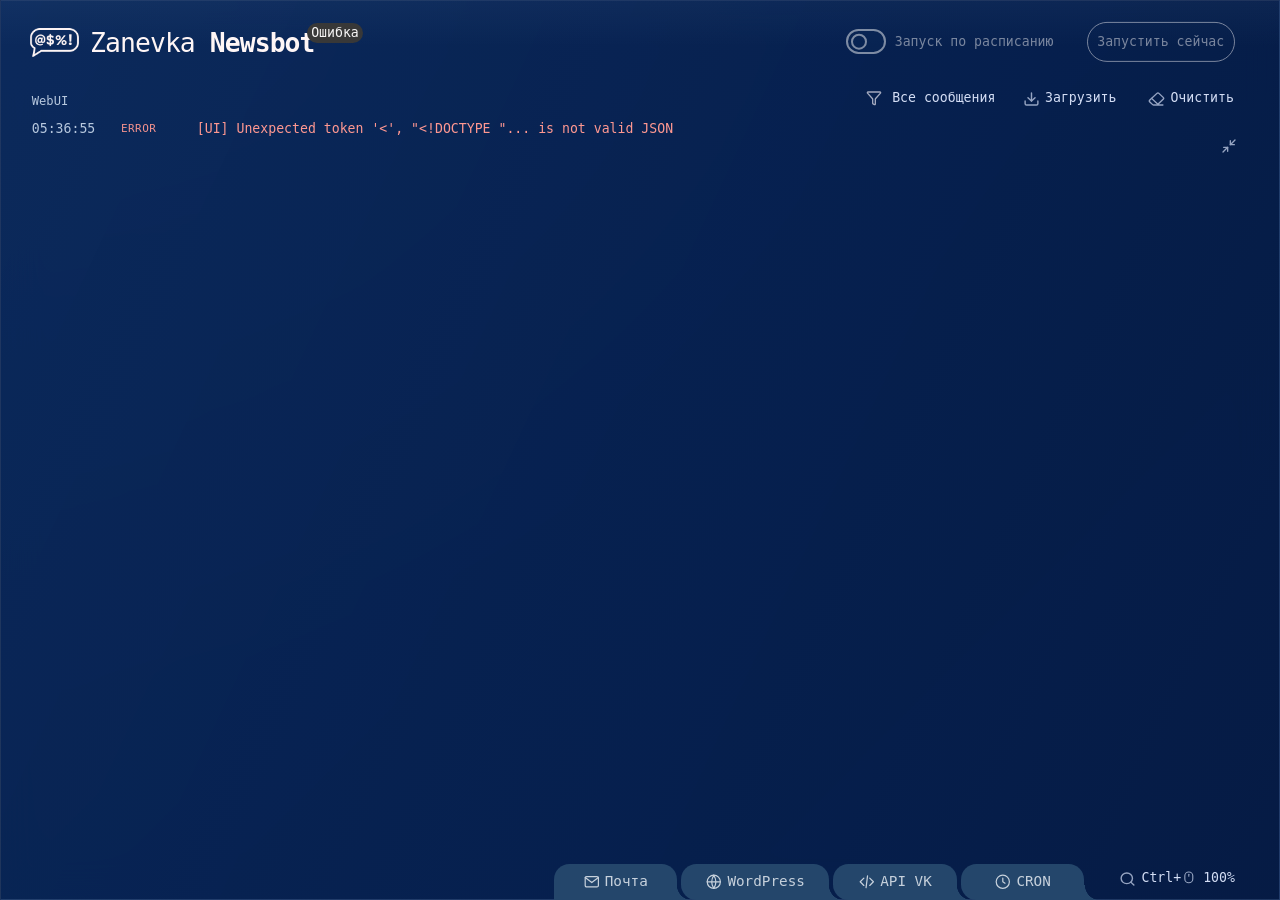
==== commit 684b76e5: "Use compact journal names and chronological log ordering" ====
--- a/webui/index.html
+++ b/webui/index.html
@@ -85,7 +85,7 @@
 			
 		</div>
         <button type="button" class="log-control log-panel-toggle" id="toggle-panel" aria-label="Показать настройки" title="Показать настройки" aria-expanded="false" aria-controls="settings-drawer" style="margin-top: -8px;"><img id="panel-icon" src="index_files/minimize-2.svg" alt=""></button>
-        <div class="log-records" id="log-records" tabindex="0" role="log" aria-label="Записи журнала" aria-live="off"><div class="log-session"><span class="file-name">newsbot_2026-10-10.log</span><span class="session-line"></span></div><div class="log-row info"><span class="time">02:00:00</span><span class="level">INFO</span><span class="message">Начало обработки новостной почты.</span></div><div class="log-row success"><span class="time">02:00:01</span><span class="level">OK</span><span class="message">IMAP: подключение установлено. Папка INBOX открыта.</span></div><div class="log-row info"><span class="time">02:00:02</span><span class="level">INFO</span><span class="message">Фильтр темы: «ЗГП». Найдено 3 новых письма.</span></div><div class="log-row info"><span class="time">02:00:03</span><span class="level">INFO</span><span class="message">Загружено: ЗГП_2026-10-10_001.eml · 248 КБ</span></div><div class="log-row info"><span class="time">02:00:04</span><span class="level">INFO</span><span class="message">Извлечены текст, 4 изображения и 1 ссылка на VK.</span></div><div class="log-row warning"><span class="time">02:00:05</span><span class="level">WARN</span><span class="message">VK: видеозапись недоступна. Обработка письма продолжается.</span></div><div class="log-row success"><span class="time">02:00:07</span><span class="level">OK</span><span class="message">WordPress: создан черновик «Новости городского поселения».</span></div><div class="log-row muted"><span class="time">02:00:08</span><span class="level">INFO</span><span class="message">Временные файлы письма удалены.</span></div><div class="log-row info"><span class="time">02:00:09</span><span class="level">INFO</span><span class="message">Загружено: ЗГП_2026-10-10_002.eml · 186 КБ</span></div><div class="log-row error"><span class="time">02:00:10</span><span class="level">ERROR</span><span class="message">Не найден текст новости. Письмо пропущено, очередь продолжается.</span></div><div class="log-row info"><span class="time">02:00:11</span><span class="level">INFO</span><span class="message">Загружено: ЗГП_2026-10-10_003.eml · 314 КБ</span></div><div class="log-row success"><span class="time">02:00:13</span><span class="level">OK</span><span class="message">WordPress: создан черновик «События и объявления».</span></div><div class="log-row success emphasis"><span class="time">02:00:14</span><span class="level">OK</span><span class="message">Готово. 3 письма обработано · 2 черновика · 1 письмо пропущено.</span></div><div class="log-row muted"><span class="time">02:00:14</span><span class="level">INFO</span><span class="message">Следующий плановый запуск: 04:00 · Europe/Moscow</span></div><div class="log-session"><span class="file-name">newsbot_2026-10-14.log</span><span class="session-line"></span></div><div class="log-row info"><span class="time">17:35:27</span><span class="level">INFO</span><span class="message">[UI] Загружено из этого браузера</span></div><div class="log-row info"><span class="time">17:35:29</span><span class="level">INFO</span><span class="message">[UI] Панель настроек открыта.</span></div><div class="log-row info"><span class="time">17:35:29</span><span class="level">INFO</span><span class="message">[UI] Открыта вкладка «CRON».</span></div><div class="log-row info"><span class="time">17:35:31</span><span class="level">INFO</span><span class="message">[UI] Панель настроек свёрнута.</span></div><div class="log-row info"><span class="time">17:36:13</span><span class="level">INFO</span><span class="message">[UI] Запрошен тестовый прогон main.py.</span></div><div class="log-row info"><span class="time">17:36:14</span><span class="level">INFO</span><span class="message">main.py: Начало обработки новостной почты.</span></div><div class="log-row success"><span class="time">17:36:14</span><span class="level">OK</span><span class="message">IMAP: подключение установлено. Папка INBOX открыта.</span></div><div class="log-row info"><span class="time">17:36:15</span><span class="level">INFO</span><span class="message">Фильтр темы: «ЗГП». Найдено 3 новых письма.</span></div><div class="log-row info"><span class="time">17:36:16</span><span class="level">INFO</span><span class="message">Загружено: ЗГП_2026-10-10_001.eml · 248 КБ</span></div><div class="log-row info"><span class="time">17:36:16</span><span class="level">INFO</span><span class="message">Извлечены текст, 4 изображения и 1 ссылка на VK.</span></div><div class="log-row warning"><span class="time">17:36:17</span><span class="level">WARN</span><span class="message">VK: видеозапись недоступна. Обработка письма продолжается.</span></div><div class="log-row success"><span class="time">17:36:18</span><span class="level">OK</span><span class="message">WordPress: создан черновик «Новости городского поселения».</span></div><div class="log-row muted"><span class="time">17:36:18</span><span class="level">INFO</span><span class="message">Временные файлы письма удалены.</span></div><div class="log-row info"><span class="time">17:36:19</span><span class="level">INFO</span><span class="message">Загружено: ЗГП_2026-10-10_002.eml · 186 КБ</span></div><div class="log-row error"><span class="time">17:36:20</span><span class="level">ERROR</span><span class="message">Не найден текст новости. Письмо пропущено, очередь продолжается.</span></div><div class="log-row info"><span class="time">17:36:20</span><span class="level">INFO</span><span class="message">Загружено: ЗГП_2026-10-10_003.eml · 314 КБ</span></div><div class="log-row success"><span class="time">17:36:21</span><span class="level">OK</span><span class="message">WordPress: создан черновик «События и объявления».</span></div><div class="log-row success emphasis"><span class="time">17:36:22</span><span class="level">OK</span><span class="message">Готово. 3 письма обработано · 2 черновика · 1 письмо пропущено.</span></div><div class="log-row success"><span class="time">17:36:22</span><span class="level">OK</span><span class="message">[UI] Тестовый прогон main.py завершён. Код выхода: 0.</span></div><div class="log-row info"><span class="time">17:36:54</span><span class="level">INFO</span><span class="message">[UI] Панель настроек открыта.</span></div><div class="log-row info"><span class="time">17:36:54</span><span class="level">INFO</span><span class="message">[UI] Открыта вкладка «Почта».</span></div><div class="log-row info"><span class="time">17:36:55</span><span class="level">INFO</span><span class="message">[UI] Открыта вкладка «WordPress».</span></div><div class="log-row info"><span class="time">17:36:56</span><span class="level">INFO</span><span class="message">[UI] Открыта вкладка «API VK».</span></div><div class="log-row info"><span class="time">17:36:56</span><span class="level">INFO</span><span class="message">[UI] Открыта вкладка «Почта».</span></div><div class="log-row info"><span class="time">17:36:58</span><span class="level">INFO</span><span class="message">[UI] Панель настроек свёрнута.</span></div><div class="log-row info"><span class="time">17:36:59</span><span class="level">INFO</span><span class="message">[UI] Панель настроек открыта.</span></div><div class="log-row info"><span class="time">17:36:59</span><span class="level">INFO</span><span class="message">[UI] Открыта вкладка «WordPress».</span></div><div class="log-row info"><span class="time">17:37:00</span><span class="level">INFO</span><span class="message">[UI] Панель настроек свёрнута.</span></div><div class="log-row info"><span class="time">17:37:01</span><span class="level">INFO</span><span class="message">[UI] Панель настроек открыта.</span></div><div class="log-row info"><span class="time">17:37:01</span><span class="level">INFO</span><span class="message">[UI] Открыта вкладка «API VK».</span></div><div class="log-row info"><span class="time">17:37:02</span><span class="level">INFO</span><span class="message">[UI] Открыта вкладка «Почта».</span></div><div class="log-row info"><span class="time">17:37:03</span><span class="level">INFO</span><span class="message">[UI] Панель настроек свёрнута.</span></div></div>
+        <div class="log-records" id="log-records" tabindex="0" role="log" aria-label="Записи журнала" aria-live="off"><div class="log-session"><span class="file-name">10102026_020000_a7f2c9.txt</span><span class="session-line"></span></div><div class="log-row info"><span class="time">02:00:00</span><span class="level">INFO</span><span class="message">Начало обработки новостной почты.</span></div><div class="log-row success"><span class="time">02:00:01</span><span class="level">OK</span><span class="message">IMAP: подключение установлено. Папка INBOX открыта.</span></div><div class="log-row info"><span class="time">02:00:02</span><span class="level">INFO</span><span class="message">Фильтр темы: «ЗГП». Найдено 3 новых письма.</span></div><div class="log-row info"><span class="time">02:00:03</span><span class="level">INFO</span><span class="message">Загружено: ЗГП_2026-10-10_001.eml · 248 КБ</span></div><div class="log-row info"><span class="time">02:00:04</span><span class="level">INFO</span><span class="message">Извлечены текст, 4 изображения и 1 ссылка на VK.</span></div><div class="log-row warning"><span class="time">02:00:05</span><span class="level">WARN</span><span class="message">VK: видеозапись недоступна. Обработка письма продолжается.</span></div><div class="log-row success"><span class="time">02:00:07</span><span class="level">OK</span><span class="message">WordPress: создан черновик «Новости городского поселения».</span></div><div class="log-row muted"><span class="time">02:00:08</span><span class="level">INFO</span><span class="message">Временные файлы письма удалены.</span></div><div class="log-row info"><span class="time">02:00:09</span><span class="level">INFO</span><span class="message">Загружено: ЗГП_2026-10-10_002.eml · 186 КБ</span></div><div class="log-row error"><span class="time">02:00:10</span><span class="level">ERROR</span><span class="message">Не найден текст новости. Письмо пропущено, очередь продолжается.</span></div><div class="log-row info"><span class="time">02:00:11</span><span class="level">INFO</span><span class="message">Загружено: ЗГП_2026-10-10_003.eml · 314 КБ</span></div><div class="log-row success"><span class="time">02:00:13</span><span class="level">OK</span><span class="message">WordPress: создан черновик «События и объявления».</span></div><div class="log-row success emphasis"><span class="time">02:00:14</span><span class="level">OK</span><span class="message">Готово. 3 письма обработано · 2 черновика · 1 письмо пропущено.</span></div><div class="log-row muted"><span class="time">02:00:14</span><span class="level">INFO</span><span class="message">Следующий плановый запуск: 04:00 · Europe/Moscow</span></div><div class="log-session"><span class="file-name">14102026_173527_b8e3d0.txt</span><span class="session-line"></span></div><div class="log-row info"><span class="time">17:35:27</span><span class="level">INFO</span><span class="message">[UI] Загружено из этого браузера</span></div><div class="log-row info"><span class="time">17:35:29</span><span class="level">INFO</span><span class="message">[UI] Панель настроек открыта.</span></div><div class="log-row info"><span class="time">17:35:29</span><span class="level">INFO</span><span class="message">[UI] Открыта вкладка «CRON».</span></div><div class="log-row info"><span class="time">17:35:31</span><span class="level">INFO</span><span class="message">[UI] Панель настроек свёрнута.</span></div><div class="log-row info"><span class="time">17:36:13</span><span class="level">INFO</span><span class="message">[UI] Запрошен тестовый прогон main.py.</span></div><div class="log-row info"><span class="time">17:36:14</span><span class="level">INFO</span><span class="message">main.py: Начало обработки новостной почты.</span></div><div class="log-row success"><span class="time">17:36:14</span><span class="level">OK</span><span class="message">IMAP: подключение установлено. Папка INBOX открыта.</span></div><div class="log-row info"><span class="time">17:36:15</span><span class="level">INFO</span><span class="message">Фильтр темы: «ЗГП». Найдено 3 новых письма.</span></div><div class="log-row info"><span class="time">17:36:16</span><span class="level">INFO</span><span class="message">Загружено: ЗГП_2026-10-10_001.eml · 248 КБ</span></div><div class="log-row info"><span class="time">17:36:16</span><span class="level">INFO</span><span class="message">Извлечены текст, 4 изображения и 1 ссылка на VK.</span></div><div class="log-row warning"><span class="time">17:36:17</span><span class="level">WARN</span><span class="message">VK: видеозапись недоступна. Обработка письма продолжается.</span></div><div class="log-row success"><span class="time">17:36:18</span><span class="level">OK</span><span class="message">WordPress: создан черновик «Новости городского поселения».</span></div><div class="log-row muted"><span class="time">17:36:18</span><span class="level">INFO</span><span class="message">Временные файлы письма удалены.</span></div><div class="log-row info"><span class="time">17:36:19</span><span class="level">INFO</span><span class="message">Загружено: ЗГП_2026-10-10_002.eml · 186 КБ</span></div><div class="log-row error"><span class="time">17:36:20</span><span class="level">ERROR</span><span class="message">Не найден текст новости. Письмо пропущено, очередь продолжается.</span></div><div class="log-row info"><span class="time">17:36:20</span><span class="level">INFO</span><span class="message">Загружено: ЗГП_2026-10-10_003.eml · 314 КБ</span></div><div class="log-row success"><span class="time">17:36:21</span><span class="level">OK</span><span class="message">WordPress: создан черновик «События и объявления».</span></div><div class="log-row success emphasis"><span class="time">17:36:22</span><span class="level">OK</span><span class="message">Готово. 3 письма обработано · 2 черновика · 1 письмо пропущено.</span></div><div class="log-row success"><span class="time">17:36:22</span><span class="level">OK</span><span class="message">[UI] Тестовый прогон main.py завершён. Код выхода: 0.</span></div><div class="log-row info"><span class="time">17:36:54</span><span class="level">INFO</span><span class="message">[UI] Панель настроек открыта.</span></div><div class="log-row info"><span class="time">17:36:54</span><span class="level">INFO</span><span class="message">[UI] Открыта вкладка «Почта».</span></div><div class="log-row info"><span class="time">17:36:55</span><span class="level">INFO</span><span class="message">[UI] Открыта вкладка «WordPress».</span></div><div class="log-row info"><span class="time">17:36:56</span><span class="level">INFO</span><span class="message">[UI] Открыта вкладка «API VK».</span></div><div class="log-row info"><span class="time">17:36:56</span><span class="level">INFO</span><span class="message">[UI] Открыта вкладка «Почта».</span></div><div class="log-row info"><span class="time">17:36:58</span><span class="level">INFO</span><span class="message">[UI] Панель настроек свёрнута.</span></div><div class="log-row info"><span class="time">17:36:59</span><span class="level">INFO</span><span class="message">[UI] Панель настроек открыта.</span></div><div class="log-row info"><span class="time">17:36:59</span><span class="level">INFO</span><span class="message">[UI] Открыта вкладка «WordPress».</span></div><div class="log-row info"><span class="time">17:37:00</span><span class="level">INFO</span><span class="message">[UI] Панель настроек свёрнута.</span></div><div class="log-row info"><span class="time">17:37:01</span><span class="level">INFO</span><span class="message">[UI] Панель настроек открыта.</span></div><div class="log-row info"><span class="time">17:37:01</span><span class="level">INFO</span><span class="message">[UI] Открыта вкладка «API VK».</span></div><div class="log-row info"><span class="time">17:37:02</span><span class="level">INFO</span><span class="message">[UI] Открыта вкладка «Почта».</span></div><div class="log-row info"><span class="time">17:37:03</span><span class="level">INFO</span><span class="message">[UI] Панель настроек свёрнута.</span></div></div>
         
       </div>
     </section>
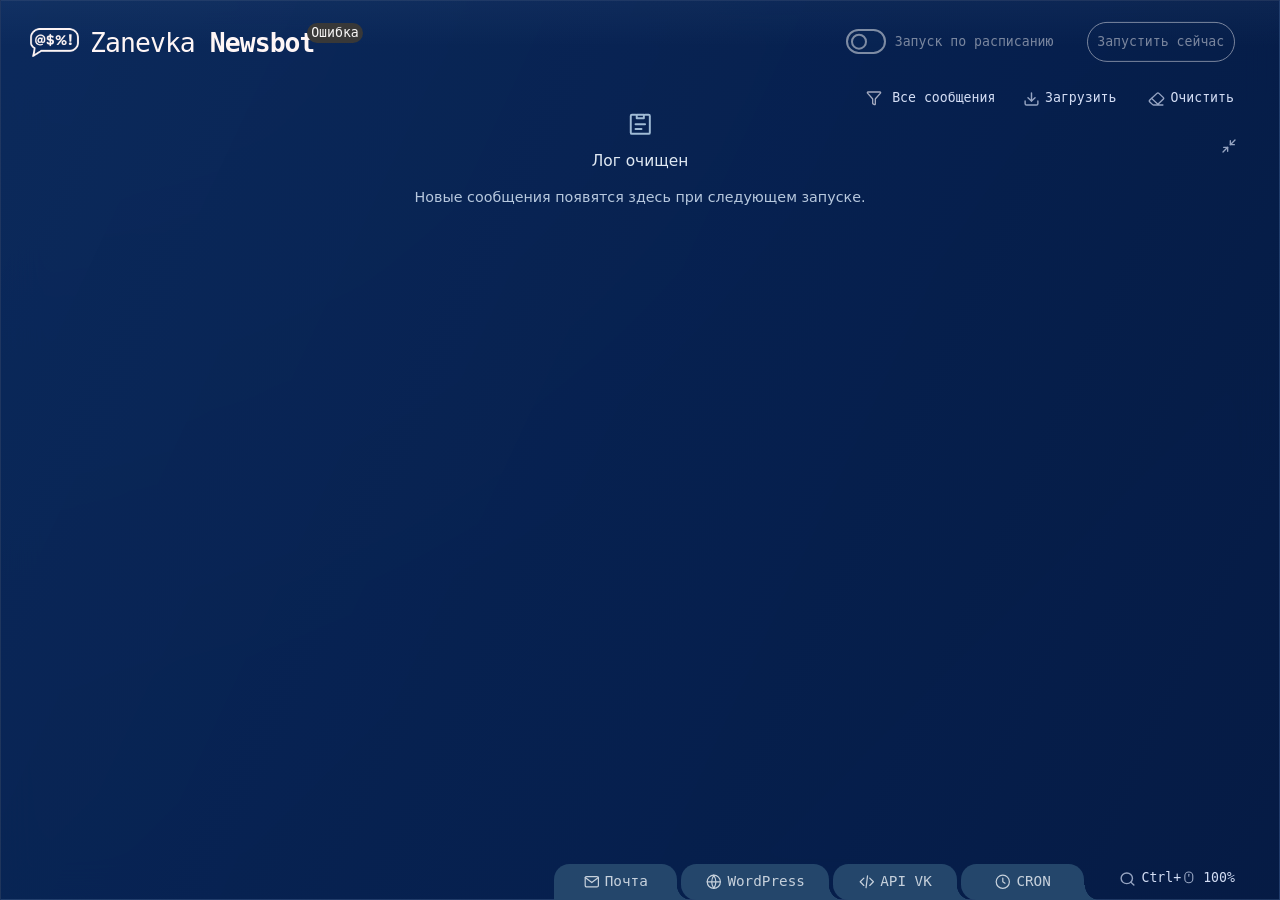
==== commit 93e3eee8: "Group journal blocks and apply revised WebUI notice policy" ====
--- a/webui/index.html
+++ b/webui/index.html
@@ -85,7 +85,7 @@
 			
 		</div>
         <button type="button" class="log-control log-panel-toggle" id="toggle-panel" aria-label="Показать настройки" title="Показать настройки" aria-expanded="false" aria-controls="settings-drawer" style="margin-top: -8px;"><img id="panel-icon" src="index_files/minimize-2.svg" alt=""></button>
-        <div class="log-records" id="log-records" tabindex="0" role="log" aria-label="Записи журнала" aria-live="off"><div class="log-session"><span class="file-name">10102026_020000_a7f2c9.txt</span><span class="session-line"></span></div><div class="log-row info"><span class="time">02:00:00</span><span class="level">INFO</span><span class="message">Начало обработки новостной почты.</span></div><div class="log-row success"><span class="time">02:00:01</span><span class="level">OK</span><span class="message">IMAP: подключение установлено. Папка INBOX открыта.</span></div><div class="log-row info"><span class="time">02:00:02</span><span class="level">INFO</span><span class="message">Фильтр темы: «ЗГП». Найдено 3 новых письма.</span></div><div class="log-row info"><span class="time">02:00:03</span><span class="level">INFO</span><span class="message">Загружено: ЗГП_2026-10-10_001.eml · 248 КБ</span></div><div class="log-row info"><span class="time">02:00:04</span><span class="level">INFO</span><span class="message">Извлечены текст, 4 изображения и 1 ссылка на VK.</span></div><div class="log-row warning"><span class="time">02:00:05</span><span class="level">WARN</span><span class="message">VK: видеозапись недоступна. Обработка письма продолжается.</span></div><div class="log-row success"><span class="time">02:00:07</span><span class="level">OK</span><span class="message">WordPress: создан черновик «Новости городского поселения».</span></div><div class="log-row muted"><span class="time">02:00:08</span><span class="level">INFO</span><span class="message">Временные файлы письма удалены.</span></div><div class="log-row info"><span class="time">02:00:09</span><span class="level">INFO</span><span class="message">Загружено: ЗГП_2026-10-10_002.eml · 186 КБ</span></div><div class="log-row error"><span class="time">02:00:10</span><span class="level">ERROR</span><span class="message">Не найден текст новости. Письмо пропущено, очередь продолжается.</span></div><div class="log-row info"><span class="time">02:00:11</span><span class="level">INFO</span><span class="message">Загружено: ЗГП_2026-10-10_003.eml · 314 КБ</span></div><div class="log-row success"><span class="time">02:00:13</span><span class="level">OK</span><span class="message">WordPress: создан черновик «События и объявления».</span></div><div class="log-row success emphasis"><span class="time">02:00:14</span><span class="level">OK</span><span class="message">Готово. 3 письма обработано · 2 черновика · 1 письмо пропущено.</span></div><div class="log-row muted"><span class="time">02:00:14</span><span class="level">INFO</span><span class="message">Следующий плановый запуск: 04:00 · Europe/Moscow</span></div><div class="log-session"><span class="file-name">14102026_173527_b8e3d0.txt</span><span class="session-line"></span></div><div class="log-row info"><span class="time">17:35:27</span><span class="level">INFO</span><span class="message">[UI] Загружено из этого браузера</span></div><div class="log-row info"><span class="time">17:35:29</span><span class="level">INFO</span><span class="message">[UI] Панель настроек открыта.</span></div><div class="log-row info"><span class="time">17:35:29</span><span class="level">INFO</span><span class="message">[UI] Открыта вкладка «CRON».</span></div><div class="log-row info"><span class="time">17:35:31</span><span class="level">INFO</span><span class="message">[UI] Панель настроек свёрнута.</span></div><div class="log-row info"><span class="time">17:36:13</span><span class="level">INFO</span><span class="message">[UI] Запрошен тестовый прогон main.py.</span></div><div class="log-row info"><span class="time">17:36:14</span><span class="level">INFO</span><span class="message">main.py: Начало обработки новостной почты.</span></div><div class="log-row success"><span class="time">17:36:14</span><span class="level">OK</span><span class="message">IMAP: подключение установлено. Папка INBOX открыта.</span></div><div class="log-row info"><span class="time">17:36:15</span><span class="level">INFO</span><span class="message">Фильтр темы: «ЗГП». Найдено 3 новых письма.</span></div><div class="log-row info"><span class="time">17:36:16</span><span class="level">INFO</span><span class="message">Загружено: ЗГП_2026-10-10_001.eml · 248 КБ</span></div><div class="log-row info"><span class="time">17:36:16</span><span class="level">INFO</span><span class="message">Извлечены текст, 4 изображения и 1 ссылка на VK.</span></div><div class="log-row warning"><span class="time">17:36:17</span><span class="level">WARN</span><span class="message">VK: видеозапись недоступна. Обработка письма продолжается.</span></div><div class="log-row success"><span class="time">17:36:18</span><span class="level">OK</span><span class="message">WordPress: создан черновик «Новости городского поселения».</span></div><div class="log-row muted"><span class="time">17:36:18</span><span class="level">INFO</span><span class="message">Временные файлы письма удалены.</span></div><div class="log-row info"><span class="time">17:36:19</span><span class="level">INFO</span><span class="message">Загружено: ЗГП_2026-10-10_002.eml · 186 КБ</span></div><div class="log-row error"><span class="time">17:36:20</span><span class="level">ERROR</span><span class="message">Не найден текст новости. Письмо пропущено, очередь продолжается.</span></div><div class="log-row info"><span class="time">17:36:20</span><span class="level">INFO</span><span class="message">Загружено: ЗГП_2026-10-10_003.eml · 314 КБ</span></div><div class="log-row success"><span class="time">17:36:21</span><span class="level">OK</span><span class="message">WordPress: создан черновик «События и объявления».</span></div><div class="log-row success emphasis"><span class="time">17:36:22</span><span class="level">OK</span><span class="message">Готово. 3 письма обработано · 2 черновика · 1 письмо пропущено.</span></div><div class="log-row success"><span class="time">17:36:22</span><span class="level">OK</span><span class="message">[UI] Тестовый прогон main.py завершён. Код выхода: 0.</span></div><div class="log-row info"><span class="time">17:36:54</span><span class="level">INFO</span><span class="message">[UI] Панель настроек открыта.</span></div><div class="log-row info"><span class="time">17:36:54</span><span class="level">INFO</span><span class="message">[UI] Открыта вкладка «Почта».</span></div><div class="log-row info"><span class="time">17:36:55</span><span class="level">INFO</span><span class="message">[UI] Открыта вкладка «WordPress».</span></div><div class="log-row info"><span class="time">17:36:56</span><span class="level">INFO</span><span class="message">[UI] Открыта вкладка «API VK».</span></div><div class="log-row info"><span class="time">17:36:56</span><span class="level">INFO</span><span class="message">[UI] Открыта вкладка «Почта».</span></div><div class="log-row info"><span class="time">17:36:58</span><span class="level">INFO</span><span class="message">[UI] Панель настроек свёрнута.</span></div><div class="log-row info"><span class="time">17:36:59</span><span class="level">INFO</span><span class="message">[UI] Панель настроек открыта.</span></div><div class="log-row info"><span class="time">17:36:59</span><span class="level">INFO</span><span class="message">[UI] Открыта вкладка «WordPress».</span></div><div class="log-row info"><span class="time">17:37:00</span><span class="level">INFO</span><span class="message">[UI] Панель настроек свёрнута.</span></div><div class="log-row info"><span class="time">17:37:01</span><span class="level">INFO</span><span class="message">[UI] Панель настроек открыта.</span></div><div class="log-row info"><span class="time">17:37:01</span><span class="level">INFO</span><span class="message">[UI] Открыта вкладка «API VK».</span></div><div class="log-row info"><span class="time">17:37:02</span><span class="level">INFO</span><span class="message">[UI] Открыта вкладка «Почта».</span></div><div class="log-row info"><span class="time">17:37:03</span><span class="level">INFO</span><span class="message">[UI] Панель настроек свёрнута.</span></div></div>
+        <div class="log-records" id="log-records" tabindex="0" role="log" aria-label="Записи журнала" aria-live="off"><div class="log-session"><span class="file-name">10102026_020000_a7f2c9.txt</span><span class="session-line"></span></div><div class="log-row info"><span class="time">02:00:00</span><span class="level">INFO</span><span class="message">Начало обработки новостной почты.</span></div><div class="log-row success"><span class="time">02:00:01</span><span class="level">OK</span><span class="message">IMAP: подключение установлено. Папка INBOX открыта.</span></div><div class="log-row info"><span class="time">02:00:02</span><span class="level">INFO</span><span class="message">Фильтр темы: «ЗГП». Найдено 3 новых письма.</span></div><div class="log-row info"><span class="time">02:00:03</span><span class="level">INFO</span><span class="message">Загружено: ЗГП_2026-10-10_001.eml · 248 КБ</span></div><div class="log-row info"><span class="time">02:00:04</span><span class="level">INFO</span><span class="message">Извлечены текст, 4 изображения и 1 ссылка на VK.</span></div><div class="log-row warning"><span class="time">02:00:05</span><span class="level">WARN</span><span class="message">VK: видеозапись недоступна. Обработка письма продолжается.</span></div><div class="log-row success"><span class="time">02:00:07</span><span class="level">OK</span><span class="message">WordPress: создан черновик «Новости городского поселения».</span></div><div class="log-row muted"><span class="time">02:00:08</span><span class="level">INFO</span><span class="message">Временные файлы письма удалены.</span></div><div class="log-row info"><span class="time">02:00:09</span><span class="level">INFO</span><span class="message">Загружено: ЗГП_2026-10-10_002.eml · 186 КБ</span></div><div class="log-row error"><span class="time">02:00:10</span><span class="level">ERROR</span><span class="message">Не найден текст новости. Письмо пропущено, очередь продолжается.</span></div><div class="log-row info"><span class="time">02:00:11</span><span class="level">INFO</span><span class="message">Загружено: ЗГП_2026-10-10_003.eml · 314 КБ</span></div><div class="log-row success"><span class="time">02:00:13</span><span class="level">OK</span><span class="message">WordPress: создан черновик «События и объявления».</span></div><div class="log-row success emphasis"><span class="time">02:00:14</span><span class="level">OK</span><span class="message">Готово. 3 письма обработано · 2 черновика · 1 письмо пропущено.</span></div><div class="log-row muted"><span class="time">02:00:14</span><span class="level">INFO</span><span class="message">Следующий плановый запуск: 04:00 · Europe/Moscow</span></div><div class="log-session"><span class="file-name">14102026_173527_b8e3d0.txt</span><span class="session-line"></span></div><div class="log-row info"><span class="time">17:36:14</span><span class="level">INFO</span><span class="message">main.py: Начало обработки новостной почты.</span></div><div class="log-row success"><span class="time">17:36:14</span><span class="level">OK</span><span class="message">IMAP: подключение установлено. Папка INBOX открыта.</span></div><div class="log-row info"><span class="time">17:36:15</span><span class="level">INFO</span><span class="message">Фильтр темы: «ЗГП». Найдено 3 новых письма.</span></div><div class="log-row info"><span class="time">17:36:16</span><span class="level">INFO</span><span class="message">Загружено: ЗГП_2026-10-10_001.eml · 248 КБ</span></div><div class="log-row info"><span class="time">17:36:16</span><span class="level">INFO</span><span class="message">Извлечены текст, 4 изображения и 1 ссылка на VK.</span></div><div class="log-row warning"><span class="time">17:36:17</span><span class="level">WARN</span><span class="message">VK: видеозапись недоступна. Обработка письма продолжается.</span></div><div class="log-row success"><span class="time">17:36:18</span><span class="level">OK</span><span class="message">WordPress: создан черновик «Новости городского поселения».</span></div><div class="log-row muted"><span class="time">17:36:18</span><span class="level">INFO</span><span class="message">Временные файлы письма удалены.</span></div><div class="log-row info"><span class="time">17:36:19</span><span class="level">INFO</span><span class="message">Загружено: ЗГП_2026-10-10_002.eml · 186 КБ</span></div><div class="log-row error"><span class="time">17:36:20</span><span class="level">ERROR</span><span class="message">Не найден текст новости. Письмо пропущено, очередь продолжается.</span></div><div class="log-row info"><span class="time">17:36:20</span><span class="level">INFO</span><span class="message">Загружено: ЗГП_2026-10-10_003.eml · 314 КБ</span></div><div class="log-row success"><span class="time">17:36:21</span><span class="level">OK</span><span class="message">WordPress: создан черновик «События и объявления».</span></div><div class="log-row success emphasis"><span class="time">17:36:22</span><span class="level">OK</span><span class="message">Готово. 3 письма обработано · 2 черновика · 1 письмо пропущено.</span></div></div>
         
       </div>
     </section>
--- a/webui/index_files/style.css
+++ b/webui/index_files/style.css
@@ -185,19 +185,20 @@
 	}
     .log-records { flex: 1; min-height: 0; overflow-y: auto; overflow-x: hidden; padding: 0 28px 18px; scrollbar-width: thin; scrollbar-color: #6784a854 transparent; font: 400 calc(12px * var(--log-scale, 1))/1.48 var(--mono); font-variant-numeric: tabular-nums; }
     .log-records:focus-visible { outline: 2px solid var(--cyan); outline-offset: -3px; }
-	.log-session { display: flex; align-items: center; gap: 10px; color: #b7c8de; margin: 10px 0 7px; font-size: calc(11px * var(--log-scale, 1)); }
-	.log-session:first-child { margin-top: 0; }
-	.log-session .file-name { color: #b7c8de; }
-	.log-session .session-line { flex: 1; background: #a5bbd01d; }
-	.log-row { display: grid; grid-template-columns: calc(69px * var(--log-scale, 1)) calc(57px * var(--log-scale, 1)) minmax(0, 1fr); gap: 12px; min-height: calc(19.2px * var(--log-scale, 1)); color: #b7c8de; }
-	.log-row .time { color: #b7c8de; }
+	.log-session { display: flex; align-items: center; gap: 10px; color: #b7c8de; margin: 2lh 0 0; }
+	.log-session .file-name { min-width: 0; overflow-wrap: anywhere; color: #b7c8de; font-size: calc(11px * var(--log-scale, 1)); }
+	.log-session .session-line { flex: 1 0 2ch; height: 1px; background: #a5bbd01d; }
+	.log-row { display: grid; grid-template-columns: 10ch calc(57px * var(--log-scale, 1)) minmax(0, 1fr); align-items: start; gap: 12px; margin: 1lh 0 0; min-height: calc(19.2px * var(--log-scale, 1)); color: #b7c8de; }
+	.log-row .time { width: 10ch; white-space: pre; color: #b7c8de; }
 	.log-row .level { font-size: calc(10px * var(--log-scale, 1)); letter-spacing: .045em; padding-top: 2px; opacity: .95; }
-	.log-row .message { overflow-wrap: anywhere; }
+	.log-row .message { min-width: 0; white-space: pre-wrap; overflow-wrap: anywhere; }
+	.log-row.success .level,
+	.log-row.success .message { color: var(--green); }
 	.log-row.warning .level,
 	.log-row.warning .message { color: var(--amber); }
 	.log-row.error .level,
 	.log-row.error .message { color: var(--coral); }
-    .log-row.emphasis { margin-top: 6px; padding-top: 7px; border-top: 1px solid #a5bbd01a; }
+    .log-row.emphasis { border-top: 1px solid #a5bbd01a; }
     .log-row a { color: inherit; text-decoration-thickness: 1px; text-underline-offset: 3px; }
     .log-empty { display: flex; flex-direction: column; justify-content: center; align-items: center; gap: 9px; min-height: 170px; text-align: center; color: #b7c8de; font: 13px/1.7 var(--ui); }
     .log-empty svg { width: 26px; height: 26px; color: #a0bbd5; }
@@ -291,8 +292,8 @@
       .tooltip { display: none; }
       .log-filter { right: 16px; font-size: 10px; max-width: 119px; }
       .log-records { padding: 0 16px 15px; font-size: calc(10px * var(--log-scale, 1)); line-height: 1.52; }
-      .log-session { font-size: calc(9px * var(--log-scale, 1)); }
-      .log-row { grid-template-columns: calc(53px * var(--log-scale, 1)) calc(42px * var(--log-scale, 1)) minmax(0, 1fr); gap: 7px; min-height: calc(18.4px * var(--log-scale, 1)); }
+      .log-session .file-name { font-size: calc(9px * var(--log-scale, 1)); }
+      .log-row { grid-template-columns: 10ch calc(42px * var(--log-scale, 1)) minmax(0, 1fr); gap: 7px; min-height: calc(18.4px * var(--log-scale, 1)); }
       .log-row .level { font-size: calc(8px * var(--log-scale, 1)); }
       .log-bottom { padding: 8px 16px 13px; font-size: 9px; gap: 12px; }
       .tabs { height: 46px; padding: 0 28px 0 12px; }
@@ -340,4 +341,4 @@
 	body {
 		zoom: var(--page-zoom);
 		height: calc(100dvh / var(--page-zoom));
-	}+	}
--- a/webui/index_files/style_log_fades.css
+++ b/webui/index_files/style_log_fades.css
@@ -7,7 +7,7 @@
 
 .log-records {
     margin-bottom: 0px;
-    padding-top: 25px;
+    padding-top: 0;
     padding-bottom: 55px;
     mask-image: linear-gradient( to bottom, transparent 0px, black 15px, black calc(100% - 10px), transparent 100% );
 }
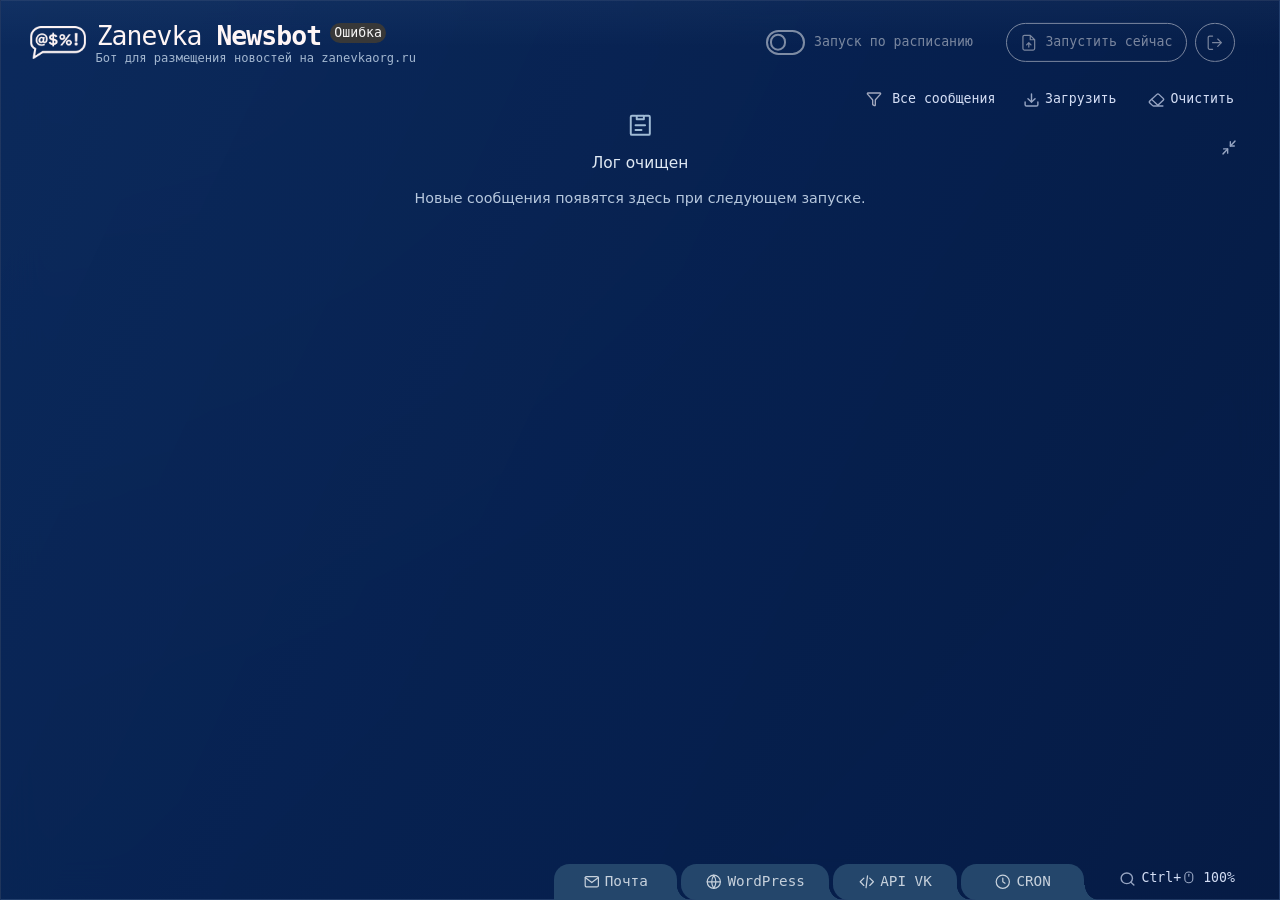
==== commit 4eb765c8: "Polish WebUI controls, settings gestures and login preview" ====
--- a/webui/index.html
+++ b/webui/index.html
@@ -18,6 +18,8 @@
   <svg class="icon-library" aria-hidden="true" xmlns="http://www.w3.org/2000/svg">
     <symbol id="i-terminal" viewBox="0 0 24 24"><path d="m4 6 5 5-5 5M12 18h8"></path></symbol>
     <symbol id="i-pause" viewBox="0 0 24 24"><path d="M8 6v12M16 6v12"></path></symbol>
+    <symbol id="i-file-up" viewBox="0 0 24 24"><path d="M14 2H6a2 2 0 0 0-2 2v16a2 2 0 0 0 2 2h12a2 2 0 0 0 2-2V8Zm0 0v6h6m-8 10v-6m-3 3 3-3 3 3"></path></symbol>
+    <symbol id="i-log-out" viewBox="0 0 24 24"><path d="M9 21H5a2 2 0 0 1-2-2V5a2 2 0 0 1 2-2h4m7 14 5-5-5-5m5 5H9"></path></symbol>
     <symbol id="i-play" viewBox="0 0 24 24"><path d="m8 5 11 7-11 7Z"></path></symbol>
     <symbol id="i-eraser" viewBox="0 0 24 24"><path d="M21 21H8a2 2 0 0 1-1.42-.587l-3.994-3.999a2 2 0 0 1 0-2.828l10-10a2 2 0 0 1 2.829 0l5.999 6a2 2 0 0 1 0 2.828L12.834 21"></path><path d="m5.082 11.09 8.828 8.828"></path></symbol>
     <symbol id="i-panel-close" viewBox="0 0 24 24"><rect width="18" height="18" x="3" y="3" rx="2"></rect><path d="M3 15h18m12-7-3 3-3-3"></path></symbol>
@@ -39,14 +41,22 @@
       <div class="header-primary">
         <div class="identity">
           <img class="brand-mark" src="index_files/newsbot-logo.svg" alt="" aria-hidden="true">
-          <h1>Zanevka <strong>Newsbot</strong><button type="button" id="theme-easter-egg" class="theme-easter-egg" aria-label="Сменить цветовую тему" title=""></button></h1>
-          <div class="status-controls">
-            <span class="running-status" id="running-status" data-state="running" role="status" aria-live="polite" title="Автоматические запуски разрешены"><button type="button" class="status-image" id="status-image" tabindex="-1"><span id="status-text">Работает</span></button></span>
+          <div class="identity-copy">
+            <div class="identity-heading">
+              <h1>Zanevka <strong>Newsbot</strong><button type="button" id="theme-easter-egg" class="theme-easter-egg" aria-label="Сменить цветовую тему" title=""></button></h1>
+              <div class="status-controls">
+                <span class="running-status" id="running-status" data-state="running" role="status" aria-live="polite" title="Автоматические запуски разрешены"><button type="button" class="status-image" id="status-image" tabindex="-1"><span id="status-text">Работает</span></button></span>
+              </div>
+            </div>
+            <p class="identity-description">Бот для размещения новостей на zanevkaorg.ru</p>
           </div>
         </div>
         <div class="run-controls">
           <button type="button" class="schedule-toggle" id="schedule-toggle" role="switch" aria-checked="true" aria-label="Запуск по расписанию"><span class="schedule-switch" aria-hidden="true"></span><span>Запуск по расписанию</span></button>
-          <button type="button" class="run-button" id="run-now" aria-busy="false">Запустить сейчас</button>
+          <div class="run-actions">
+            <button type="button" class="run-button" id="run-now" aria-busy="false" title="Запустить Newsbot сейчас и опубликовать все новости из почтового ящика"><svg aria-hidden="true"><use href="#i-file-up"></use></svg>Запустить сейчас</button>
+            <button type="button" class="run-button" id="logout" aria-label="Выйти" title="Выйти" disabled><svg aria-hidden="true"><use href="#i-log-out"></use></svg></button>
+          </div>
         </div>
       </div>
     </header>
@@ -120,19 +130,19 @@
           <section role="tabpanel" id="panel-mail" aria-labelledby="tab-mail" aria-describedby="settings-description" data-heading="Входящая почта" data-description="Подключение к IMAP и правила отбора писем для публикации.">
             <div class="form-layout">
               <div class="field-group"><h3 class="group-title"><svg aria-hidden="true"><use href="#i-mail"></use></svg>Подключение</h3><div class="fields">
-                <label class="field"><span class="field-label">Сервер <span class="field-key">IMAP_HOST</span></span><input name="IMAP_HOST" value="mail.example.org" required="" autocomplete="off" spellcheck="false"></label>
-                <label class="field"><span class="field-label">Порт <span class="field-key">IMAP_PORT</span></span><input name="IMAP_PORT" type="number" value="882" min="1" max="65535" required=""></label>
-                <label class="field"><span class="field-label">Логин <span class="field-key">IMAP_USERNAME</span></span><input name="IMAP_USERNAME" value="news@zanevkaorg.ru" required="" autocomplete="off" spellcheck="false"></label>
-                <label class="field"><span class="field-label">Пароль <span class="field-key">IMAP_PASSWORD</span></span><span class="secret-wrap"><input name="IMAP_PASSWORD" type="password" placeholder="Пароль не задан" data-secret="true" autocomplete="new-password"><button type="button" class="secret-toggle" aria-label="Показать пароль" aria-pressed="false"><svg aria-hidden="true"><use href="#i-eye"></use></svg></button></span></label>
-                <label class="field"><span class="field-label">Входящие <span class="field-key">IMAP_MAILBOX</span></span><input name="IMAP_MAILBOX" value="INBOX" required="" spellcheck="false"></label>
-                <label class="field"><span class="field-label">Удалённые <span class="field-key">IMAP_TRASH</span></span><input name="IMAP_TRASH" value="Trash" spellcheck="false"></label>
-                <label class="field wide"><span class="field-label">Содержит в теме <span class="field-key">IMAP_SUBJECT</span></span><input name="IMAP_SUBJECT" value="ЗГП" spellcheck="false"></label>
+                <label class="field"><span class="field-label">Сервер</span><input name="IMAP_HOST" value="mail.example.org" required="" autocomplete="off" spellcheck="false"></label>
+                <label class="field"><span class="field-label">Порт</span><input name="IMAP_PORT" type="number" value="882" min="1" max="65535" required=""></label>
+                <label class="field"><span class="field-label">Логин</span><input name="IMAP_USERNAME" value="news@zanevkaorg.ru" required="" autocomplete="off" spellcheck="false"></label>
+                <label class="field"><span class="field-label">Пароль</span><span class="secret-wrap"><input name="IMAP_PASSWORD" type="password" placeholder="Пароль не задан" data-secret="true" autocomplete="new-password"><button type="button" class="secret-toggle" aria-label="Показать пароль" aria-pressed="false"><svg aria-hidden="true"><use href="#i-eye"></use></svg></button></span></label>
+                <label class="field"><span class="field-label">Входящие</span><input name="IMAP_MAILBOX" value="INBOX" required="" spellcheck="false"></label>
+                <label class="field"><span class="field-label">Удалённые</span><input name="IMAP_TRASH" value="Trash" spellcheck="false"></label>
+                <label class="field wide"><span class="field-label">Содержит в теме</span><input name="IMAP_SUBJECT" value="ЗГП" spellcheck="false"></label>
               </div></div>
               <div class="field-group"><h3 class="group-title"><svg aria-hidden="true"><use href="#i-sliders"></use></svg>Обработка писем</h3><div class="fields">
-                <label class="field wide"><span class="field-label">Каталог писем <span class="field-key">IMAP_OUTPUT_DIR</span></span><input name="IMAP_OUTPUT_DIR" value="./downloaded_eml" required="" spellcheck="false"></label>
-                <label class="field"><span class="field-label">Таймаут, сек. <span class="field-key">IMAP_TIMEOUT</span></span><input name="IMAP_TIMEOUT" type="number" value="120" min="1" max="3600" required=""></label>
-                <label class="field"><span class="field-label">Попыток загрузки <span class="field-key">IMAP_RETRY_COUNT</span></span><input name="IMAP_RETRY_COUNT" type="number" value="3" min="1" max="20" required=""></label>
-                <label class="field"><span class="field-label">Пауза, сек. <span class="field-key">IMAP_RETRY_DELAY</span></span><input name="IMAP_RETRY_DELAY" type="number" value="5" min="0" max="600" required=""></label>
+                <label class="field wide"><span class="field-label">Каталог писем</span><input name="IMAP_OUTPUT_DIR" value="./downloaded_eml" required="" spellcheck="false"></label>
+                <label class="field"><span class="field-label">Таймаут, сек.</span><input name="IMAP_TIMEOUT" type="number" value="120" min="1" max="3600" required=""></label>
+                <label class="field"><span class="field-label">Попыток загрузки</span><input name="IMAP_RETRY_COUNT" type="number" value="3" min="1" max="20" required=""></label>
+                <label class="field"><span class="field-label">Пауза, сек.</span><input name="IMAP_RETRY_DELAY" type="number" value="5" min="0" max="600" required=""></label>
               </div><p class="field-help">Каталог создаётся автоматически.<br>Пауза применяется между повторными попытками загрузки.</p></div>
             </div>
           </section>
@@ -140,15 +150,15 @@
           <section role="tabpanel" id="panel-wordpress" aria-labelledby="tab-wordpress" aria-describedby="settings-description" data-heading="Публикация в WordPress" data-description="Подключение к сайту и оформление подготовленных новостей." hidden="">
             <div class="form-layout">
               <div class="field-group"><h3 class="group-title"><svg aria-hidden="true"><use href="#i-globe"></use></svg>Подключение к сайту</h3><div class="fields">
-                <label class="field wide"><span class="field-label">Адрес сайта <span class="field-key">WP_URL</span></span><input name="WP_URL" type="url" value="https://www.example.com" required="" spellcheck="false"></label>
-                <label class="field"><span class="field-label">Пользователь <span class="field-key">WP_USERNAME</span></span><input name="WP_USERNAME" value="newsbotапрвапр" required="" autocomplete="off" spellcheck="false"></label>
-                <label class="field"><span class="field-label">Пароль приложения <span class="field-key">WP_APP_PASSWORD</span></span><span class="secret-wrap"><input name="WP_APP_PASSWORD" type="password" placeholder="Пароль не задан" data-secret="true" autocomplete="new-password"><button type="button" class="secret-toggle" aria-label="Показать пароль приложения" aria-pressed="false"><svg aria-hidden="true"><use href="#i-eye"></use></svg></button></span></label>
-                <label class="field"><span class="field-label">Таймаут, сек. <span class="field-key">WP_API_TIMEOUT</span></span><input name="WP_API_TIMEOUT" type="number" value="30" min="1" max="3600" required=""></label>
+                <label class="field wide"><span class="field-label">Адрес сайта</span><input name="WP_URL" type="url" value="https://www.example.com" required="" spellcheck="false"></label>
+                <label class="field"><span class="field-label">Пользователь</span><input name="WP_USERNAME" value="newsbotапрвапр" required="" autocomplete="off" spellcheck="false"></label>
+                <label class="field"><span class="field-label">Пароль приложения</span><span class="secret-wrap"><input name="WP_APP_PASSWORD" type="password" placeholder="Пароль не задан" data-secret="true" autocomplete="new-password"><button type="button" class="secret-toggle" aria-label="Показать пароль приложения" aria-pressed="false"><svg aria-hidden="true"><use href="#i-eye"></use></svg></button></span></label>
+                <label class="field"><span class="field-label">Таймаут, сек.</span><input name="WP_API_TIMEOUT" type="number" value="30" min="1" max="3600" required=""></label>
               </div><p class="field-help">Для REST API используется отдельный пароль приложения.</p></div>
               <div class="field-group"><h3 class="group-title"><svg aria-hidden="true"><use href="#i-sliders"></use></svg>Настройки публикации</h3><div class="fields">
-                <label class="field wide"><span class="field-label">Статус новой записи <span class="field-key">POST_STATUS</span></span><select name="POST_STATUS"><option value="draft" selected="selected">Черновик</option><option value="publish">Опубликовано</option><option value="pending">На утверждении</option></select></label>
-                <label class="field"><span class="field-label">Колонок в галерее <span class="field-key">GALLERY_COLUMNS</span></span><input name="GALLERY_COLUMNS" type="number" value="3" min="1" max="9" required=""></label>
-                <label class="field"><span class="field-label">Размер изображений <span class="field-key">GALLERY_SIZE</span></span><select name="GALLERY_SIZE"><option value="medium" selected="selected">medium</option><option value="thumbnail">thumbnail</option><option value="large">large</option><option value="full">full</option></select></label>
+                <label class="field wide"><span class="field-label">Статус новой записи</span><select name="POST_STATUS"><option value="draft" selected="selected">Черновик</option><option value="publish">Опубликовано</option><option value="pending">На утверждении</option></select></label>
+                <label class="field"><span class="field-label">Колонок в галерее</span><input name="GALLERY_COLUMNS" type="number" value="3" min="1" max="9" required=""></label>
+                <label class="field"><span class="field-label">Размер изображений</span><select name="GALLERY_SIZE"><option value="medium" selected="selected">medium</option><option value="thumbnail">thumbnail</option><option value="large">large</option><option value="full">full</option></select></label>
               </div><p class="field-help">Черновики позволяют проверить новость до её публикации на сайте.</p></div>
             </div>
           </section>
@@ -156,9 +166,9 @@
           <section role="tabpanel" id="panel-vk" aria-labelledby="tab-vk" aria-describedby="settings-description" data-heading="Подключение к VK API" data-description="Доступ к материалам и вложениям из ссылок в новостных письмах." hidden="">
             <div class="form-layout">
               <div class="field-group"><h3 class="group-title"><svg aria-hidden="true"><use href="#i-shield"></use></svg>Доступ к API</h3><div class="fields">
-                <label class="field wide"><span class="field-label">Токен доступа <span class="field-key">VK_ACCESS_TOKEN</span></span><span class="secret-wrap"><input name="VK_ACCESS_TOKEN" type="password" placeholder="Токен не задан" data-secret="true" autocomplete="off"><button type="button" class="secret-toggle" aria-label="Показать токен доступа" aria-pressed="false"><svg aria-hidden="true"><use href="#i-eye"></use></svg></button></span></label>
-                <label class="field"><span class="field-label">Версия API <span class="field-key">VK_API_VERSION</span></span><input name="VK_API_VERSION" value="5.199" required="" spellcheck="false"></label>
-                <label class="field"><span class="field-label">Таймаут, сек. <span class="field-key">VK_API_TIMEOUT</span></span><input name="VK_API_TIMEOUT" type="number" value="15" min="1" max="3600" required=""></label>
+                <label class="field wide"><span class="field-label">Токен доступа</span><span class="secret-wrap"><input name="VK_ACCESS_TOKEN" type="password" placeholder="Токен не задан" data-secret="true" autocomplete="off"><button type="button" class="secret-toggle" aria-label="Показать токен доступа" aria-pressed="false"><svg aria-hidden="true"><use href="#i-eye"></use></svg></button></span></label>
+                <label class="field"><span class="field-label">Версия API</span><input name="VK_API_VERSION" value="5.199" required="" spellcheck="false"></label>
+                <label class="field"><span class="field-label">Таймаут, сек.</span><input name="VK_API_TIMEOUT" type="number" value="15" min="1" max="3600" required=""></label>
               </div></div>
               <div class="field-group"><h3 class="group-title"><svg aria-hidden="true"><use href="#i-folder"></use></svg>Работа с материалами</h3><p class="panel-description">Newsbot извлекает из письма ссылки на VK и обрабатывает связанные тексты, изображения и видео.</p><p class="field-help" style="margin-top: 12px">Вложенные attachments также учитываются при разборе.<br>Ошибка одной новости не останавливает обработку остальных писем.</p></div>
             </div>
@@ -188,6 +198,7 @@
     </section>
 
 
+  <div id="logout-error" class="toast" role="alert"></div>
   <script src="index_files/script.js"></script>
   <script src="index_files/theme_switcher.js"></script>
 
--- a/webui/index_files/style.css
+++ b/webui/index_files/style.css
@@ -40,7 +40,7 @@
     .brand-mark {
 		display: block;
 		flex-shrink: 0;
-		width: 45px;
+		width: 51px;
 		height: auto;
 		margin-bottom: 1px;
 		margin-right: 2px;
@@ -62,7 +62,10 @@
     .pause-button .tooltip { right: auto; left: 0; }
     .visually-hidden { position: absolute; width: 1px; height: 1px; padding: 0; margin: -1px; overflow: hidden; clip-path: inset(50%); white-space: nowrap; border: 0; }
     .header-primary { display: flex; align-items: center; gap: 37px; min-width: 0; flex: 1;}
-    .header-primary .identity { height: 42px; }
+    .identity-copy { min-width: 0; }
+    .identity-heading { display: flex; align-items: center; gap: 8px; flex-wrap: wrap; }
+    .identity-heading h1, .identity-heading .status-controls, .identity-heading .running-status { width: auto; }
+    .identity-description { margin: 0; color: var(--text-muted); font: 11px/1.3 var(--mono); }
     .status-image { display: inline-flex; align-items: center; justify-content: center; flex-shrink: 0; padding: 0 4px; border: 0; border-radius: 999px; background: #136030; color: #f6f5f5; font: 12px Consolas, monospace; white-space: nowrap; cursor: default; pointer-events: none; }
     .running-status[data-state="error"] .status-image { background: #383838; }
     .running-status[data-state="stopped"] .status-image { background: #a33520cc; }
@@ -70,7 +73,10 @@
     .running-status.is-running .status-image { animation: status-blink 800ms ease-in-out infinite alternate; }
     @keyframes status-blink { from { opacity: 1; } to { opacity: .28; } }
     .run-controls { display: flex; align-items: center; justify-content: flex-end; gap: 30px; transform: translateY(-1px); flex-shrink: 0; flex: 1; }
-    .run-button { opacity: .902; width: 135px; height: 36px; padding: 0 8px; border: 1.5px solid; border-radius: 999px; background: transparent; color: #f6f5f5; font-size: 12px; white-space: nowrap;}
+    .run-actions { display: flex; gap: 8px; }
+    .run-button svg { width: 16px; height: 16px; }
+    .run-button { display: inline-flex; align-items: center; justify-content: center; gap: 7px; opacity: .902; height: 36px; padding: 0 12px; border: 1.5px solid; border-radius: 999px; background: transparent; color: #f6f5f5; font-size: 12px; white-space: nowrap;}
+    #logout { aspect-ratio: 1; padding: 0; }
     .run-button:hover { background: #00000014; }
     .log-toolbar {
 	  position: absolute;
@@ -233,7 +239,6 @@
     .field { display: flex; flex-direction: column; gap: 3px; min-width: 0; }
     .field.wide { grid-column: 1 / -1; }
     .field-label { display: flex; align-items: baseline; justify-content: space-between; gap: 9px; font-size: 10px; line-height: 1.5; color: #425366; font-weight: 600; }
-    .field-key { color: #485560; font: 9px/1.5 var(--mono); font-weight: 400; text-overflow: ellipsis; overflow: hidden; }
     .field input, .field select { width: 100%; min-width: 0; border: 1px solid #69746142; border-radius: 6px; outline: none; padding: 6px 10px; height: 30px; background: #fffdf345; box-shadow: 0 1px 1px #fff7da4d; color: var(--ink); font: 11px/1.5 var(--mono); caret-color: #1c577c; transition: border-color 160ms ease, background 160ms ease, box-shadow 160ms ease; }
     .field input:hover, .field select:hover { border-color: #69746180; background: #fffdf36b; }
     .field input:focus, .field select:focus { border-color: #235c82; background: #fffdf399; box-shadow: 0 0 0 2px #235c8221; }
@@ -275,7 +280,6 @@
       .form-layout { gap: 24px; }
       .field-label { flex-wrap: wrap; gap: 0 7px; }
       .tab { min-width: 125px; padding: 12px 18px; }
-      .field-key { font-size: 8px; }
     }
     @media (max-width: 750px) {
       :root { --tab-radius: 16px; }
@@ -305,7 +309,6 @@
       .panel-description { font-size: 11px; }
       .form-layout { grid-template-columns: 1fr; gap: 22px; }
       .field-label { flex-wrap: nowrap; font-size: 10px; }
-      .field-key { font-size: 8px; }
       .fields { gap: 12px; }
       .field input, .field select { height: 37px; font-size: 11px; }
       .secret-toggle { height: 35px; }
@@ -328,7 +331,11 @@
     @media (max-width: 750px) {
       .app-header { padding: 14px 16px 4px; min-height: 0; gap: 4px; }
       .header-primary { width: 100%; gap: 6px; }
-      .header-primary .identity { height: 31px; }
+      .header-primary .identity { width: 100%; }
+      .brand-mark { width: 46px; }
+      .identity-heading { gap: 4px; }
+      .identity-heading .running-status { padding: 0; }
+      .identity-heading .status-image { font-size: 10px; }
       h1 { width: auto; }
       .status-controls { padding-top: 0; }
       .run-controls { width: 100%; flex-wrap: wrap; gap: 4px 16px; transform: none; }
--- a/webui/index_files/switch_style.css
+++ b/webui/index_files/switch_style.css
@@ -10,7 +10,7 @@
       padding: 0;
       border: 2px solid #fff;
       border-radius: 999px;
-      background-color: #0a2757;
+      background-color: transparent;
       transition: background-color 320ms ease;
     }
     .schedule-toggle .schedule-switch::before {
@@ -28,7 +28,7 @@
       transition: transform 320ms cubic-bezier(0.22, 1, 0.36, 1), background-color 320ms ease;
     }
     .schedule-toggle[aria-checked="true"] .schedule-switch { background-color: #fff; }
-    .schedule-toggle[aria-checked="true"] .schedule-switch::before {background-color: #0a2757; width: 20px; height: 20px; transform: translate(10px, -50%) scale(1)}
+    .schedule-toggle[aria-checked="true"] .schedule-switch::before {background-color: var(--theme-tooltip, var(--navy)); width: 20px; height: 20px; transform: translate(10px, -50%) scale(1)}
 	
 	@media (max-width: 750px) {
       .schedule-toggle { height: 32px; }
--- a/webui/index_files/settings_window.css
+++ b/webui/index_files/settings_window.css
@@ -60,6 +60,7 @@
 .settings.is-open > .tabs { flex: 0 0 34px; padding: 0 16px 0 0; }
 .settings.is-open .tab { flex: 0 0 auto; min-width: 112px; padding: 12px 18px; font-size: 13px; }
 .settings.is-open .tab svg { display: block; }
+.settings.is-open > .tabs, .settings.is-open .settings-toolbar,
 .settings.is-open .tab[aria-selected="true"] { cursor: grab; touch-action: none; }
 .settings.is-open .settings-drawer {
   flex: 1;
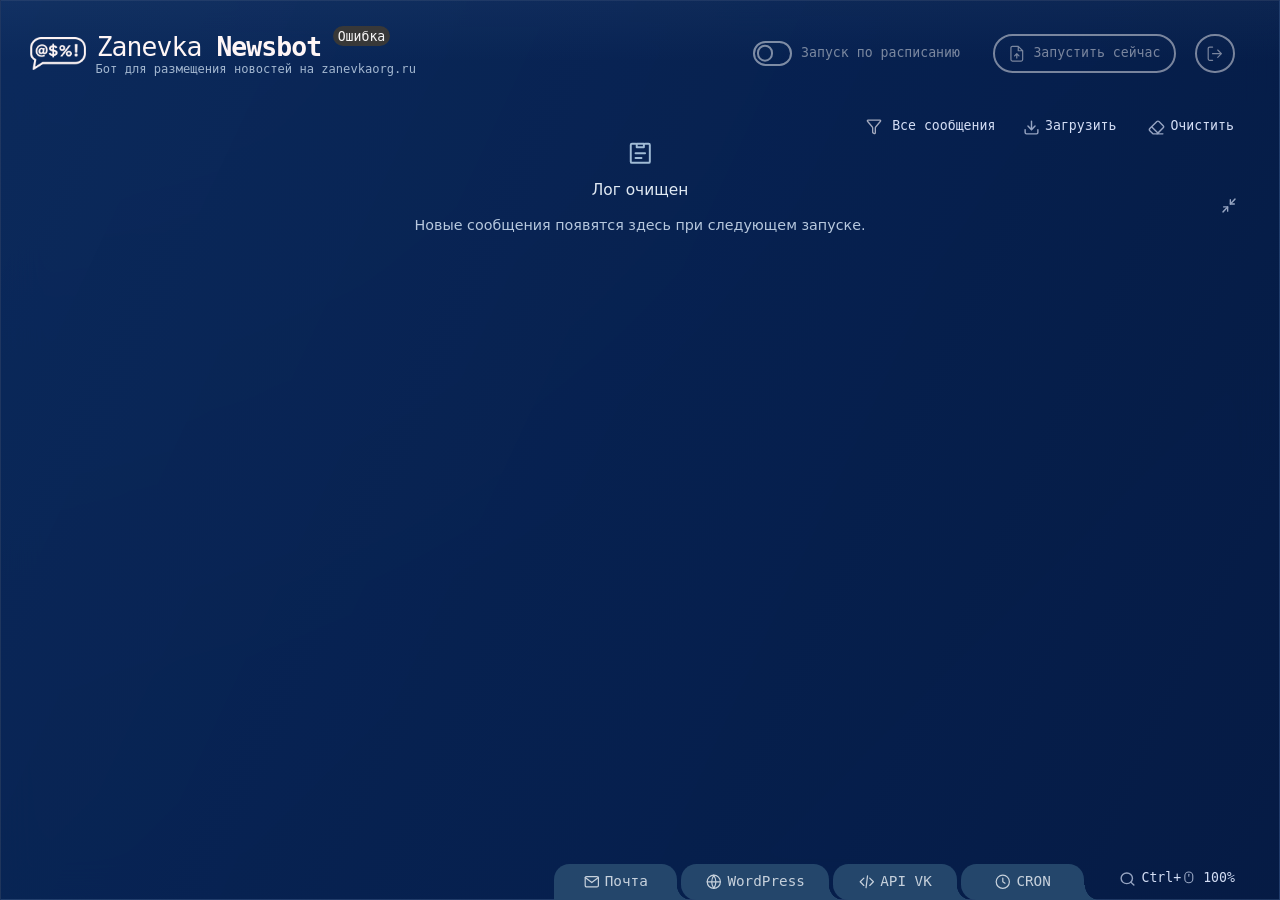
==== commit 945bfd22: "Polish WebUI settings, status and journal interactions" ====
--- a/webui/index.html
+++ b/webui/index.html
@@ -45,7 +45,7 @@
             <div class="identity-heading">
               <h1>Zanevka <strong>Newsbot</strong><button type="button" id="theme-easter-egg" class="theme-easter-egg" aria-label="Сменить цветовую тему" title=""></button></h1>
               <div class="status-controls">
-                <span class="running-status" id="running-status" data-state="running" role="status" aria-live="polite" title="Автоматические запуски разрешены"><button type="button" class="status-image" id="status-image" tabindex="-1"><span id="status-text">Работает</span></button></span>
+                <span class="running-status" id="running-status" data-state="running" role="status" aria-live="polite" title="Ошибка связи с API"><button type="button" class="status-image" id="status-image" tabindex="-1"><span id="status-text">Работает</span></button></span>
               </div>
             </div>
             <p class="identity-description">Бот для размещения новостей на zanevkaorg.ru</p>
@@ -94,7 +94,7 @@
 			</button>
 			
 		</div>
-        <button type="button" class="log-control log-panel-toggle" id="toggle-panel" aria-label="Показать настройки" title="Показать настройки" aria-expanded="false" aria-controls="settings-drawer" style="margin-top: -8px;"><img id="panel-icon" src="index_files/minimize-2.svg" alt=""></button>
+        <button type="button" class="log-control log-panel-toggle" id="toggle-panel" aria-label="Показать настройки" title="Показать настройки" aria-expanded="false" aria-controls="settings-drawer"><img id="panel-icon" src="index_files/minimize-2.svg" alt=""></button>
         <div class="log-records" id="log-records" tabindex="0" role="log" aria-label="Записи журнала" aria-live="off"><div class="log-session"><span class="file-name">10102026_020000_a7f2c9.txt</span><span class="session-line"></span></div><div class="log-row info"><span class="time">02:00:00</span><span class="level">INFO</span><span class="message">Начало обработки новостной почты.</span></div><div class="log-row success"><span class="time">02:00:01</span><span class="level">OK</span><span class="message">IMAP: подключение установлено. Папка INBOX открыта.</span></div><div class="log-row info"><span class="time">02:00:02</span><span class="level">INFO</span><span class="message">Фильтр темы: «ЗГП». Найдено 3 новых письма.</span></div><div class="log-row info"><span class="time">02:00:03</span><span class="level">INFO</span><span class="message">Загружено: ЗГП_2026-10-10_001.eml · 248 КБ</span></div><div class="log-row info"><span class="time">02:00:04</span><span class="level">INFO</span><span class="message">Извлечены текст, 4 изображения и 1 ссылка на VK.</span></div><div class="log-row warning"><span class="time">02:00:05</span><span class="level">WARN</span><span class="message">VK: видеозапись недоступна. Обработка письма продолжается.</span></div><div class="log-row success"><span class="time">02:00:07</span><span class="level">OK</span><span class="message">WordPress: создан черновик «Новости городского поселения».</span></div><div class="log-row muted"><span class="time">02:00:08</span><span class="level">INFO</span><span class="message">Временные файлы письма удалены.</span></div><div class="log-row info"><span class="time">02:00:09</span><span class="level">INFO</span><span class="message">Загружено: ЗГП_2026-10-10_002.eml · 186 КБ</span></div><div class="log-row error"><span class="time">02:00:10</span><span class="level">ERROR</span><span class="message">Не найден текст новости. Письмо пропущено, очередь продолжается.</span></div><div class="log-row info"><span class="time">02:00:11</span><span class="level">INFO</span><span class="message">Загружено: ЗГП_2026-10-10_003.eml · 314 КБ</span></div><div class="log-row success"><span class="time">02:00:13</span><span class="level">OK</span><span class="message">WordPress: создан черновик «События и объявления».</span></div><div class="log-row success emphasis"><span class="time">02:00:14</span><span class="level">OK</span><span class="message">Готово. 3 письма обработано · 2 черновика · 1 письмо пропущено.</span></div><div class="log-row muted"><span class="time">02:00:14</span><span class="level">INFO</span><span class="message">Следующий плановый запуск: 04:00 · Europe/Moscow</span></div><div class="log-session"><span class="file-name">14102026_173527_b8e3d0.txt</span><span class="session-line"></span></div><div class="log-row info"><span class="time">17:36:14</span><span class="level">INFO</span><span class="message">main.py: Начало обработки новостной почты.</span></div><div class="log-row success"><span class="time">17:36:14</span><span class="level">OK</span><span class="message">IMAP: подключение установлено. Папка INBOX открыта.</span></div><div class="log-row info"><span class="time">17:36:15</span><span class="level">INFO</span><span class="message">Фильтр темы: «ЗГП». Найдено 3 новых письма.</span></div><div class="log-row info"><span class="time">17:36:16</span><span class="level">INFO</span><span class="message">Загружено: ЗГП_2026-10-10_001.eml · 248 КБ</span></div><div class="log-row info"><span class="time">17:36:16</span><span class="level">INFO</span><span class="message">Извлечены текст, 4 изображения и 1 ссылка на VK.</span></div><div class="log-row warning"><span class="time">17:36:17</span><span class="level">WARN</span><span class="message">VK: видеозапись недоступна. Обработка письма продолжается.</span></div><div class="log-row success"><span class="time">17:36:18</span><span class="level">OK</span><span class="message">WordPress: создан черновик «Новости городского поселения».</span></div><div class="log-row muted"><span class="time">17:36:18</span><span class="level">INFO</span><span class="message">Временные файлы письма удалены.</span></div><div class="log-row info"><span class="time">17:36:19</span><span class="level">INFO</span><span class="message">Загружено: ЗГП_2026-10-10_002.eml · 186 КБ</span></div><div class="log-row error"><span class="time">17:36:20</span><span class="level">ERROR</span><span class="message">Не найден текст новости. Письмо пропущено, очередь продолжается.</span></div><div class="log-row info"><span class="time">17:36:20</span><span class="level">INFO</span><span class="message">Загружено: ЗГП_2026-10-10_003.eml · 314 КБ</span></div><div class="log-row success"><span class="time">17:36:21</span><span class="level">OK</span><span class="message">WordPress: создан черновик «События и объявления».</span></div><div class="log-row success emphasis"><span class="time">17:36:22</span><span class="level">OK</span><span class="message">Готово. 3 письма обработано · 2 черновика · 1 письмо пропущено.</span></div></div>
         
       </div>
@@ -199,6 +199,15 @@
 
 
   <div id="logout-error" class="toast" role="alert"></div>
+  <template id="log-greeting">
+************************************************************************************************************
+Это небольшой python-бот для автоматического размещения новостей на zanevkaorg.ru
+Вкладки внизу открывают настройки бота. За пустое место на вкладке окно можно таскать
+Двойной клик по активной вкладке или одиночный клик вне окна закрывает настройки
+Ctrl+колесико мыши меняет масштаб лога
+Цветовые темы можно менять кликом по заголовку Zanevka Newsbot
+************************************************************************************************************
+  </template>
   <script src="index_files/script.js"></script>
   <script src="index_files/theme_switcher.js"></script>
 
--- a/webui/index_files/style.css
+++ b/webui/index_files/style.css
@@ -35,7 +35,7 @@
     svg { width: 20px; height: 20px; flex-shrink: 0; fill: none; stroke: currentColor; stroke-width: 1.65; stroke-linecap: round; stroke-linejoin: round; }
     .icon-library { position: absolute; width: 0; height: 0; overflow: hidden; }
     .app { display: flex; flex-direction: column; width: 100%; min-height: 0; height: 100%; background: linear-gradient(115deg, #0a295de8, #061f4ef5 65%, #061b45f5); border: 1px solid #9bb7d32a; border-radius: var(--radius-window) var(--radius-window) 0 0; box-shadow: 0 28px 72px #020d2380; overflow: hidden; backdrop-filter: blur(18px); }
-    .app-header { flex-shrink: 0; display: flex; align-items: center; justify-content: space-between; gap: 24px; min-height: 59px; padding: 17px 40px 0 26px; background: linear-gradient(180deg, #88b6df0d, #88b6df00 70%); }
+    .app-header { flex-shrink: 0; display: flex; align-items: center; justify-content: space-between; gap: 24px; min-height: 80px; margin-bottom: 5px; padding: 17px 40px 0 26px; background: linear-gradient(180deg, #88b6df0d, #88b6df00 70%); }
     .identity { display: flex; align-items: center; gap: 7px; min-width: 0; }
     .brand-mark {
 		display: block;
@@ -48,7 +48,7 @@
     h1 { padding-left: 1px; width: 191px; margin: 0; font: 400 24px/1.2 var(--mono); letter-spacing: -.035em; white-space: nowrap; }
     h1 strong { font-weight: 700; }
     .status-controls { display: flex; align-items: flex-start; align-self: stretch; width: 82px; padding-top: 3px; flex-shrink: 0; }
-    .running-status { position: relative; display: inline-flex; width: 82px; height: 18px; padding: 0; background: transparent; }
+    .running-status { margin: -7px 0 0 3px; position: relative; display: inline-flex; width: 82px; height: 18px; padding: 0; background: transparent; }
     .status-dot { width: 6px; height: 6px; border-radius: 50%; background: currentColor; flex-shrink: 0; }
     .running-status.paused { color: #f5c0b8; background: #da2f1e6b; border-color: #ffd27736; }
     .header-actions { display: flex; align-items: center; gap: 10px; }
@@ -75,9 +75,10 @@
     .run-controls { display: flex; align-items: center; justify-content: flex-end; gap: 30px; transform: translateY(-1px); flex-shrink: 0; flex: 1; }
     .run-actions { display: flex; gap: 8px; }
     .run-button svg { width: 16px; height: 16px; }
-    .run-button { display: inline-flex; align-items: center; justify-content: center; gap: 7px; opacity: .902; height: 36px; padding: 0 12px; border: 1.5px solid; border-radius: 999px; background: transparent; color: #f6f5f5; font-size: 12px; white-space: nowrap;}
-    #logout { aspect-ratio: 1; padding: 0; }
-    .run-button:hover { background: #00000014; }
+    .run-button { display: inline-flex; align-items: center; justify-content: center; gap: 7px; opacity: .902; height: 36px; padding: 0 12px; border: 2px solid; border-radius: 999px; background: transparent; color: #f6f5f5; font-size: 12px; white-space: nowrap; transition: background-color 170ms ease, color 170ms ease, border-color 170ms ease; }
+    #logout { margin-left: 10px; aspect-ratio: 1; padding: 0; }
+    .run-button:enabled:hover { background-color: #c7ddf51a; color: white; border-color: var(--cyan); }
+    .run-button:enabled:active { background-color: #c7ddf533; }
     .log-toolbar {
 	  position: absolute;
 	  z-index: 2;
@@ -101,7 +102,7 @@
     .log-control { display: inline-flex; align-items: center; justify-content: center; gap: 5px; padding: 4px 0; border: 0; border-radius: 999px; color: #d4def5; background: transparent; font-size: 12px; padding-bottom: 2px; padding-top: 2px; padding-left: 10px; padding-right: 6px; margin-right: -5px; margin-left: -3px;}
     .log-control img { display: block; flex-shrink: 0; padding-top: 2px;padding-left: 0px;margin-left: -3px;}
     .log-control:active { background: #00000026; }
-    .log-panel-toggle { position: absolute; top: 64px; right: 34px; width: 32px; height: 32px; padding: 0; z-index: 2; margin-top: -8px; }
+    .log-panel-toggle { position: absolute; top: 64px; right: 34px; width: 32px; height: 32px; padding: 0; z-index: 2; }
 	.log-scale {
 	  white-space: nowrap;
 	}
@@ -198,6 +199,7 @@
 	.log-row .time { width: 10ch; white-space: pre; color: #b7c8de; }
 	.log-row .level { font-size: calc(10px * var(--log-scale, 1)); letter-spacing: .045em; padding-top: 2px; opacity: .95; }
 	.log-row .message { min-width: 0; white-space: pre-wrap; overflow-wrap: anywhere; }
+	.log-row.greeting .message { color: rgb(250, 254, 255); }
 	.log-row.success .level,
 	.log-row.success .message { color: var(--green); }
 	.log-row.warning .level,
--- a/webui/index_files/settings_window.css
+++ b/webui/index_files/settings_window.css
@@ -20,7 +20,7 @@
   padding: 0;
 }
 /* Global toggle stays fixed independently of the settings window. */
-#toggle-panel { position: fixed; z-index: 40; top: calc(var(--settings-log-top, 0px) + 64px); }
+#toggle-panel { position: fixed; margin-top: 20px; z-index: 40; top: calc(var(--settings-log-top, 0px) + 64px); }
 
 .settings {
   position: fixed;
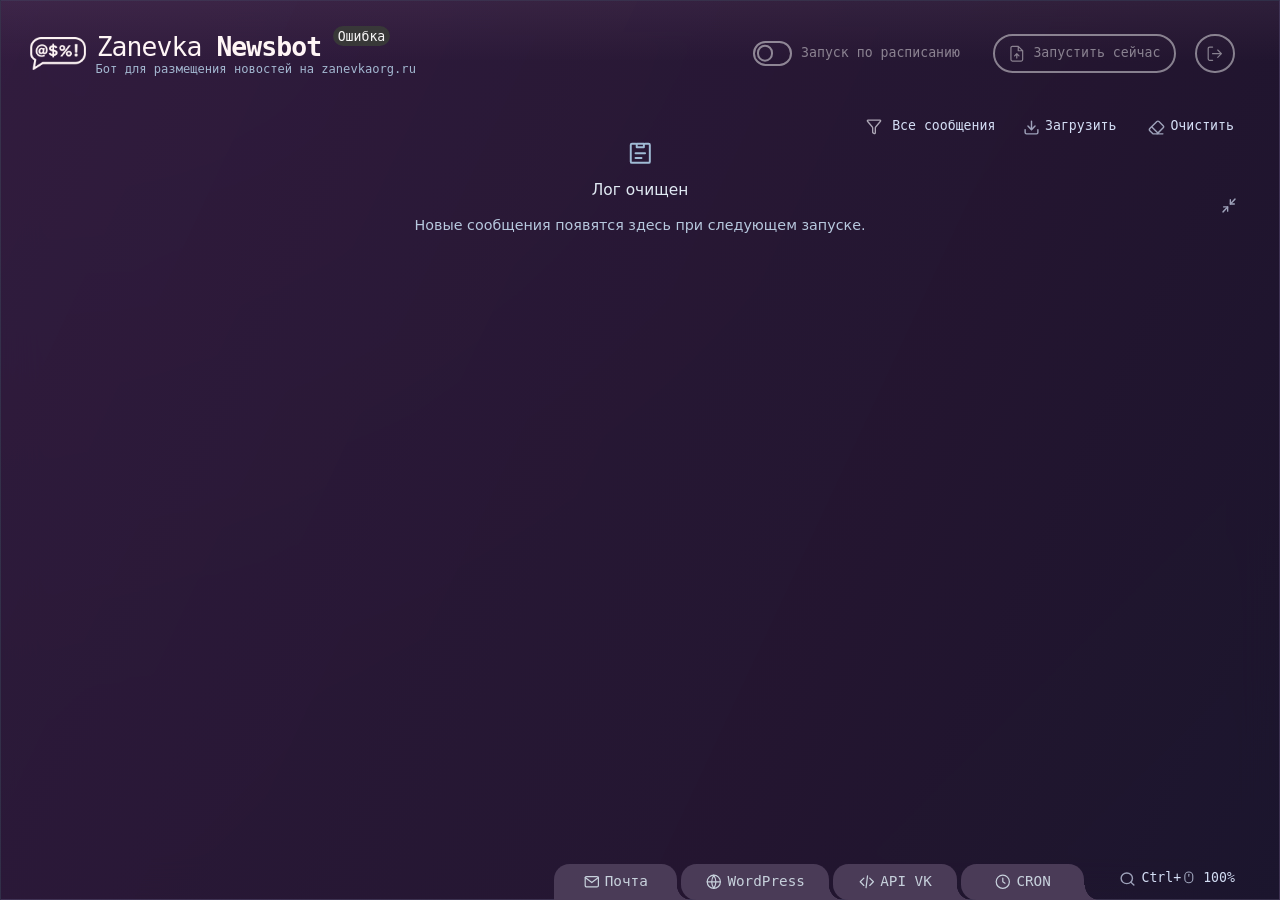
==== commit 25f2e8a5: "Polish journal presentation and restore live following on demand" ====
--- a/webui/index.html
+++ b/webui/index.html
@@ -95,6 +95,7 @@
 			
 		</div>
         <button type="button" class="log-control log-panel-toggle" id="toggle-panel" aria-label="Показать настройки" title="Показать настройки" aria-expanded="false" aria-controls="settings-drawer"><img id="panel-icon" src="index_files/minimize-2.svg" alt=""></button>
+        <button type="button" class="log-control log-panel-toggle" id="follow-log" aria-label="К последнему сообщению" title="К последнему сообщению" hidden><img src="index_files/arrow-down.svg" alt=""></button>
         <div class="log-records" id="log-records" tabindex="0" role="log" aria-label="Записи журнала" aria-live="off"><div class="log-session"><span class="file-name">10102026_020000_a7f2c9.txt</span><span class="session-line"></span></div><div class="log-row info"><span class="time">02:00:00</span><span class="level">INFO</span><span class="message">Начало обработки новостной почты.</span></div><div class="log-row success"><span class="time">02:00:01</span><span class="level">OK</span><span class="message">IMAP: подключение установлено. Папка INBOX открыта.</span></div><div class="log-row info"><span class="time">02:00:02</span><span class="level">INFO</span><span class="message">Фильтр темы: «ЗГП». Найдено 3 новых письма.</span></div><div class="log-row info"><span class="time">02:00:03</span><span class="level">INFO</span><span class="message">Загружено: ЗГП_2026-10-10_001.eml · 248 КБ</span></div><div class="log-row info"><span class="time">02:00:04</span><span class="level">INFO</span><span class="message">Извлечены текст, 4 изображения и 1 ссылка на VK.</span></div><div class="log-row warning"><span class="time">02:00:05</span><span class="level">WARN</span><span class="message">VK: видеозапись недоступна. Обработка письма продолжается.</span></div><div class="log-row success"><span class="time">02:00:07</span><span class="level">OK</span><span class="message">WordPress: создан черновик «Новости городского поселения».</span></div><div class="log-row muted"><span class="time">02:00:08</span><span class="level">INFO</span><span class="message">Временные файлы письма удалены.</span></div><div class="log-row info"><span class="time">02:00:09</span><span class="level">INFO</span><span class="message">Загружено: ЗГП_2026-10-10_002.eml · 186 КБ</span></div><div class="log-row error"><span class="time">02:00:10</span><span class="level">ERROR</span><span class="message">Не найден текст новости. Письмо пропущено, очередь продолжается.</span></div><div class="log-row info"><span class="time">02:00:11</span><span class="level">INFO</span><span class="message">Загружено: ЗГП_2026-10-10_003.eml · 314 КБ</span></div><div class="log-row success"><span class="time">02:00:13</span><span class="level">OK</span><span class="message">WordPress: создан черновик «События и объявления».</span></div><div class="log-row success emphasis"><span class="time">02:00:14</span><span class="level">OK</span><span class="message">Готово. 3 письма обработано · 2 черновика · 1 письмо пропущено.</span></div><div class="log-row muted"><span class="time">02:00:14</span><span class="level">INFO</span><span class="message">Следующий плановый запуск: 04:00 · Europe/Moscow</span></div><div class="log-session"><span class="file-name">14102026_173527_b8e3d0.txt</span><span class="session-line"></span></div><div class="log-row info"><span class="time">17:36:14</span><span class="level">INFO</span><span class="message">main.py: Начало обработки новостной почты.</span></div><div class="log-row success"><span class="time">17:36:14</span><span class="level">OK</span><span class="message">IMAP: подключение установлено. Папка INBOX открыта.</span></div><div class="log-row info"><span class="time">17:36:15</span><span class="level">INFO</span><span class="message">Фильтр темы: «ЗГП». Найдено 3 новых письма.</span></div><div class="log-row info"><span class="time">17:36:16</span><span class="level">INFO</span><span class="message">Загружено: ЗГП_2026-10-10_001.eml · 248 КБ</span></div><div class="log-row info"><span class="time">17:36:16</span><span class="level">INFO</span><span class="message">Извлечены текст, 4 изображения и 1 ссылка на VK.</span></div><div class="log-row warning"><span class="time">17:36:17</span><span class="level">WARN</span><span class="message">VK: видеозапись недоступна. Обработка письма продолжается.</span></div><div class="log-row success"><span class="time">17:36:18</span><span class="level">OK</span><span class="message">WordPress: создан черновик «Новости городского поселения».</span></div><div class="log-row muted"><span class="time">17:36:18</span><span class="level">INFO</span><span class="message">Временные файлы письма удалены.</span></div><div class="log-row info"><span class="time">17:36:19</span><span class="level">INFO</span><span class="message">Загружено: ЗГП_2026-10-10_002.eml · 186 КБ</span></div><div class="log-row error"><span class="time">17:36:20</span><span class="level">ERROR</span><span class="message">Не найден текст новости. Письмо пропущено, очередь продолжается.</span></div><div class="log-row info"><span class="time">17:36:20</span><span class="level">INFO</span><span class="message">Загружено: ЗГП_2026-10-10_003.eml · 314 КБ</span></div><div class="log-row success"><span class="time">17:36:21</span><span class="level">OK</span><span class="message">WordPress: создан черновик «События и объявления».</span></div><div class="log-row success emphasis"><span class="time">17:36:22</span><span class="level">OK</span><span class="message">Готово. 3 письма обработано · 2 черновика · 1 письмо пропущено.</span></div></div>
         
       </div>
@@ -208,6 +209,7 @@
 Цветовые темы можно менять кликом по заголовку Zanevka Newsbot
 ************************************************************************************************************
   </template>
+  <script src="index_files/journal-view.js"></script>
   <script src="index_files/script.js"></script>
   <script src="index_files/theme_switcher.js"></script>
 
--- a/webui/index_files/style.css
+++ b/webui/index_files/style.css
@@ -75,9 +75,9 @@
     .run-controls { display: flex; align-items: center; justify-content: flex-end; gap: 30px; transform: translateY(-1px); flex-shrink: 0; flex: 1; }
     .run-actions { display: flex; gap: 8px; }
     .run-button svg { width: 16px; height: 16px; }
-    .run-button { display: inline-flex; align-items: center; justify-content: center; gap: 7px; opacity: .902; height: 36px; padding: 0 12px; border: 2px solid; border-radius: 999px; background: transparent; color: #f6f5f5; font-size: 12px; white-space: nowrap; transition: background-color 170ms ease, color 170ms ease, border-color 170ms ease; }
+    .run-button { display: inline-flex; align-items: center; justify-content: center; gap: 7px; opacity: .902; height: 36px; padding: 0 12px; border: 2px solid #f6f5f5; border-radius: 999px; background: transparent; color: #f6f5f5; font-size: 12px; white-space: nowrap; transition: background-color 170ms ease, color 170ms ease; }
     #logout { margin-left: 10px; aspect-ratio: 1; padding: 0; }
-    .run-button:enabled:hover { background-color: #c7ddf51a; color: white; border-color: var(--cyan); }
+    .run-button:enabled:hover { background-color: #c7ddf51a; color: white; }
     .run-button:enabled:active { background-color: #c7ddf533; }
     .log-toolbar {
 	  position: absolute;
@@ -196,7 +196,7 @@
 	.log-session .file-name { min-width: 0; overflow-wrap: anywhere; color: #b7c8de; font-size: calc(11px * var(--log-scale, 1)); }
 	.log-session .session-line { flex: 1 0 2ch; height: 1px; background: #a5bbd01d; }
 	.log-row { display: grid; grid-template-columns: 10ch calc(57px * var(--log-scale, 1)) minmax(0, 1fr); align-items: start; gap: 12px; margin: 1lh 0 0; min-height: calc(19.2px * var(--log-scale, 1)); color: #b7c8de; }
-	.log-row .time { width: 10ch; white-space: pre; color: #b7c8de; }
+	.log-row .time { width: 10ch; white-space: pre; height: 1lh; overflow: hidden; color: #b7c8de; }
 	.log-row .level { font-size: calc(10px * var(--log-scale, 1)); letter-spacing: .045em; padding-top: 2px; opacity: .95; }
 	.log-row .message { min-width: 0; white-space: pre-wrap; overflow-wrap: anywhere; }
 	.log-row.greeting .message { color: rgb(250, 254, 255); }
--- a/webui/index_files/log_controls_colors.css
+++ b/webui/index_files/log_controls_colors.css
@@ -17,7 +17,7 @@
 
 /* Иконки: не затрагиваем текст и фон кнопок. */
 .log-toolbar img,
-#toggle-panel img,
+.log-panel-toggle img,
 .log-bottom img {
   opacity: var(--log-icon-opacity);
 }
@@ -26,7 +26,7 @@
    Выпадающее меню фильтра и его пункты не затрагиваются. */
 .log-toolbar .log-filter-control:hover,
 .log-toolbar .log-control:hover,
-#toggle-panel:hover,
+.log-panel-toggle:hover,
 .log-bottom .log-control:hover {
   background-color: rgb(from var(--log-hover-color) r g b / var(--log-hover-opacity));
 }
--- a/webui/index_files/settings_window.css
+++ b/webui/index_files/settings_window.css
@@ -20,7 +20,8 @@
   padding: 0;
 }
 /* Global toggle stays fixed independently of the settings window. */
-#toggle-panel { position: fixed; margin-top: 20px; z-index: 40; top: calc(var(--settings-log-top, 0px) + 64px); }
+#toggle-panel, #follow-log { position: fixed; margin-top: 20px; z-index: 40; top: calc(var(--settings-log-top, 0px) + 64px); }
+#follow-log { margin-top: calc(20px + 32px + 20px); right: var(--follow-log-right); margin-right: 0; }
 
 .settings {
   position: fixed;
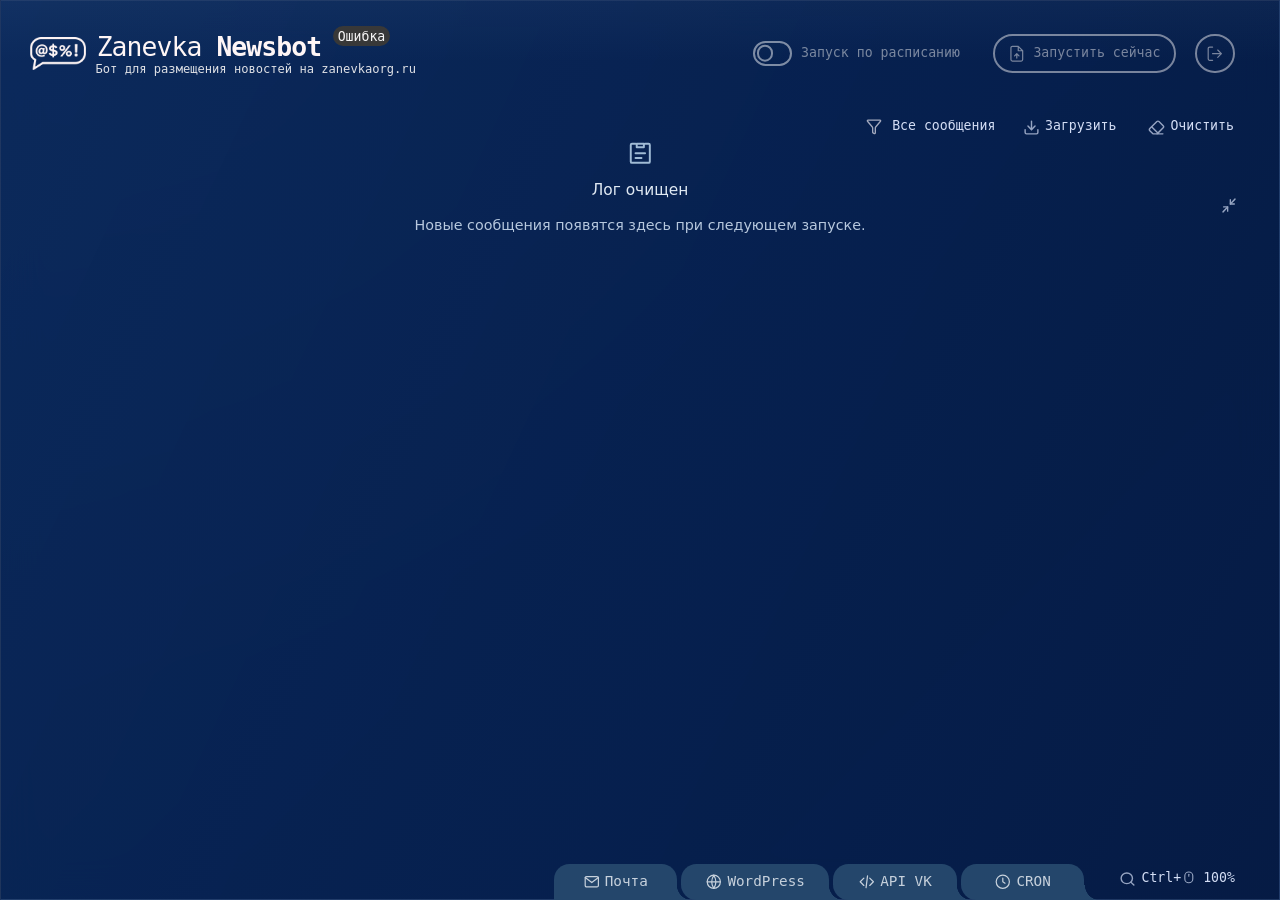
==== commit 900c47c6: "Polish journal controls, greeting and export filename" ====
--- a/webui/index.html
+++ b/webui/index.html
@@ -73,7 +73,7 @@
 					<option value="error">Ошибки</option>
 				  </select>
 
-				  <button type="button" class="log-filter-button" id="log-filter-button" aria-haspopup="listbox" aria-expanded="false" aria-controls="log-filter-menu">
+				  <button type="button" class="log-filter-button" id="log-filter-button" title="Фильтрация лога по типам сообщений" aria-haspopup="listbox" aria-expanded="false" aria-controls="log-filter-menu">
 					<span class="log-filter-button-label">Все сообщения</span>
 				  </button>
 
@@ -84,11 +84,11 @@
 				  </div>
 				</div>
 			
-		  </label><button type="button" class="log-control" id="download-log">
+		  </label><button type="button" class="log-control" id="download-log" title="Загрузка файла лога">
 				<img src="index_files/download.svg" alt="">
 				<span>Загрузить</span>
 			</button>
-			<button type="button" class="log-control" id="clear-log">
+			<button type="button" class="log-control" id="clear-log" title="Очистить окно лога">
 				<img src="index_files/eraser.svg" alt="">
 				<span>Очистить</span>
 			</button>
@@ -202,7 +202,7 @@
   <div id="logout-error" class="toast" role="alert"></div>
   <template id="log-greeting">
 ************************************************************************************************************
-Это небольшой python-бот для автоматического размещения новостей на zanevkaorg.ru
+Это лог Newsbot, тут отображаются результаты работы бота и диагностические сообщения. Логи старше 30 дней автоматически удаляются
 Вкладки внизу открывают настройки бота. За пустое место на вкладке окно можно таскать
 Двойной клик по активной вкладке или одиночный клик вне окна закрывает настройки
 Ctrl+колесико мыши меняет масштаб лога
--- a/webui/index_files/style.css
+++ b/webui/index_files/style.css
@@ -65,7 +65,7 @@
     .identity-copy { min-width: 0; }
     .identity-heading { display: flex; align-items: center; gap: 8px; flex-wrap: wrap; }
     .identity-heading h1, .identity-heading .status-controls, .identity-heading .running-status { width: auto; }
-    .identity-description { margin: 0; color: var(--text-muted); font: 11px/1.3 var(--mono); }
+    .identity-description { margin: 0; color: #f6f5f5; opacity: .902; font: 11px/1.3 var(--mono); }
     .status-image { display: inline-flex; align-items: center; justify-content: center; flex-shrink: 0; padding: 0 4px; border: 0; border-radius: 999px; background: #136030; color: #f6f5f5; font: 12px Consolas, monospace; white-space: nowrap; cursor: default; pointer-events: none; }
     .running-status[data-state="error"] .status-image { background: #383838; }
     .running-status[data-state="stopped"] .status-image { background: #a33520cc; }
--- a/webui/index_files/settings_window.css
+++ b/webui/index_files/settings_window.css
@@ -20,8 +20,9 @@
   padding: 0;
 }
 /* Global toggle stays fixed independently of the settings window. */
-#toggle-panel, #follow-log { position: fixed; margin-top: 20px; z-index: 40; top: calc(var(--settings-log-top, 0px) + 64px); }
-#follow-log { margin-top: calc(20px + 32px + 20px); right: var(--follow-log-right); margin-right: 0; }
+#toggle-panel { position: fixed; margin-top: 20px; z-index: 40; top: calc(var(--settings-log-top, 0px) + 64px); }
+/* Anchor the scroll button to the log viewport, horizontally aligned with the toggle. */
+#follow-log { position: absolute; top: auto; bottom: 80px; margin-top: 0; z-index: 4; }
 
 .settings {
   position: fixed;
